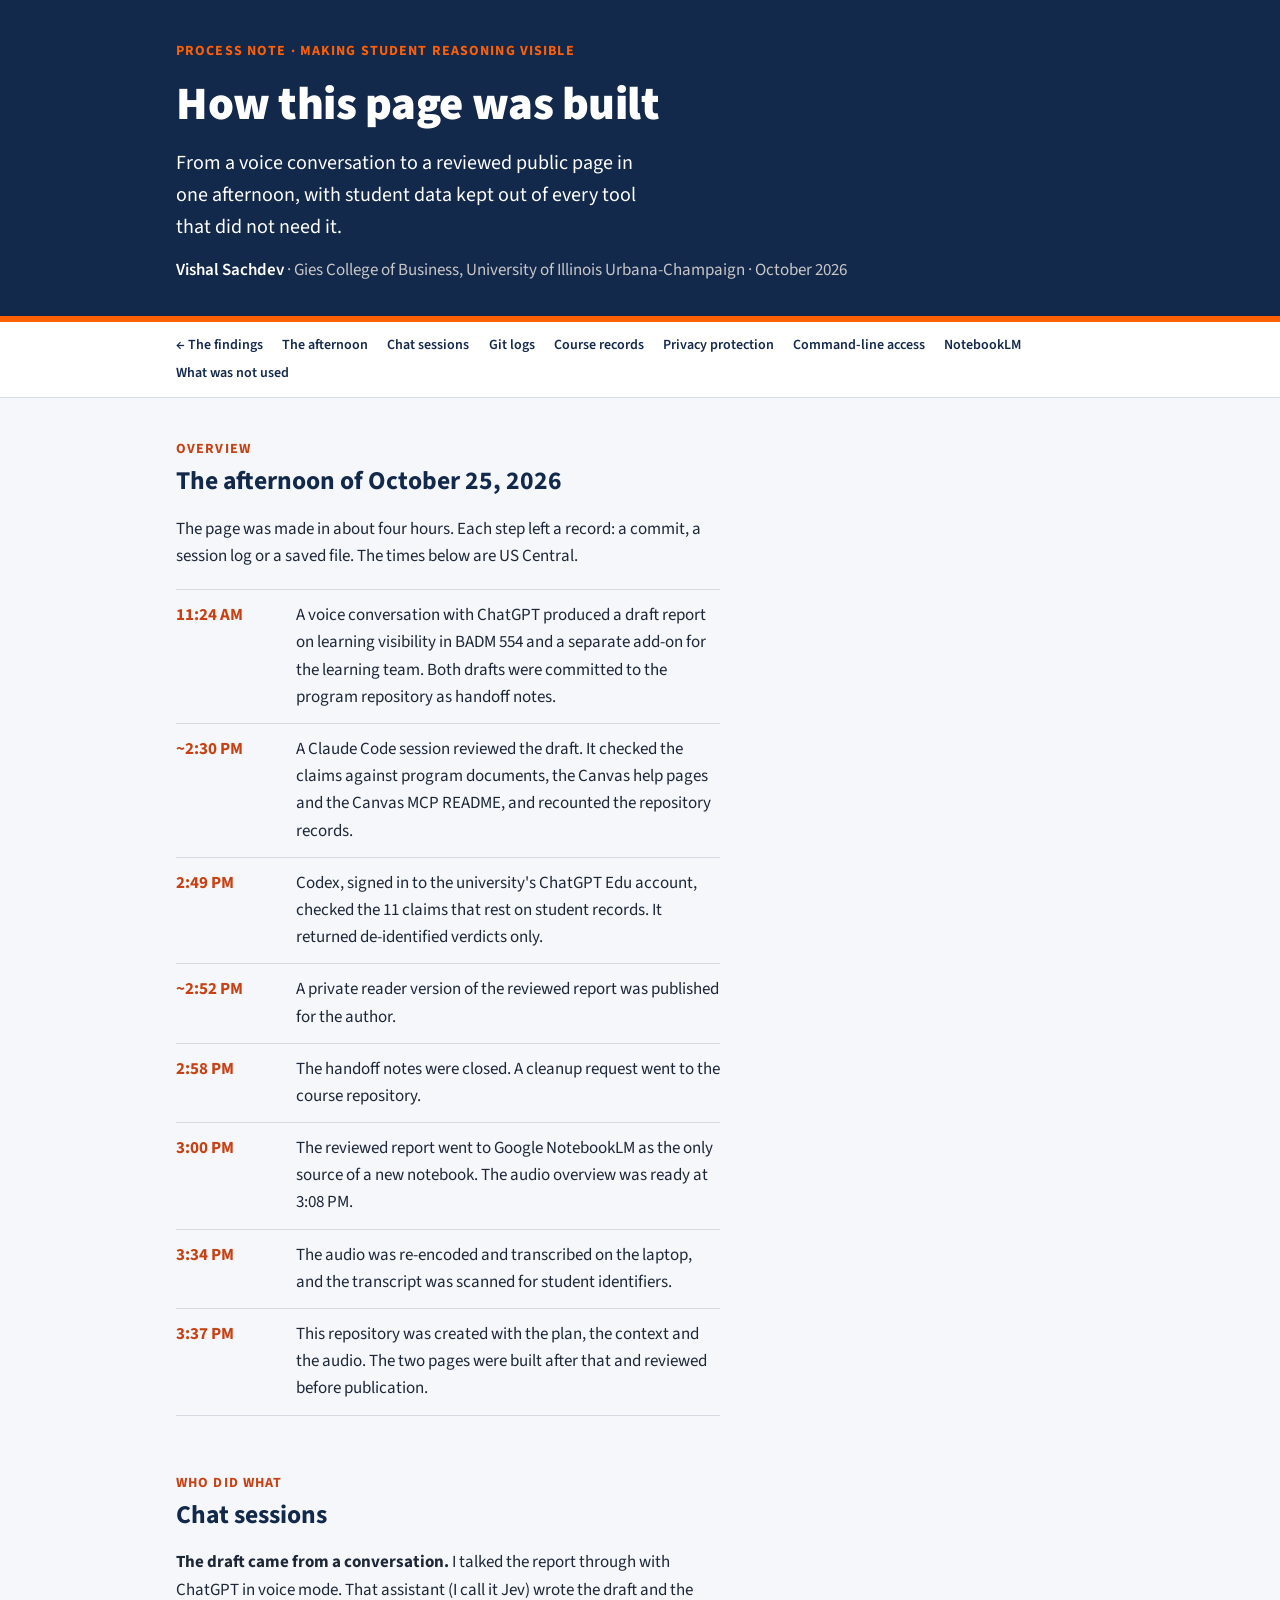
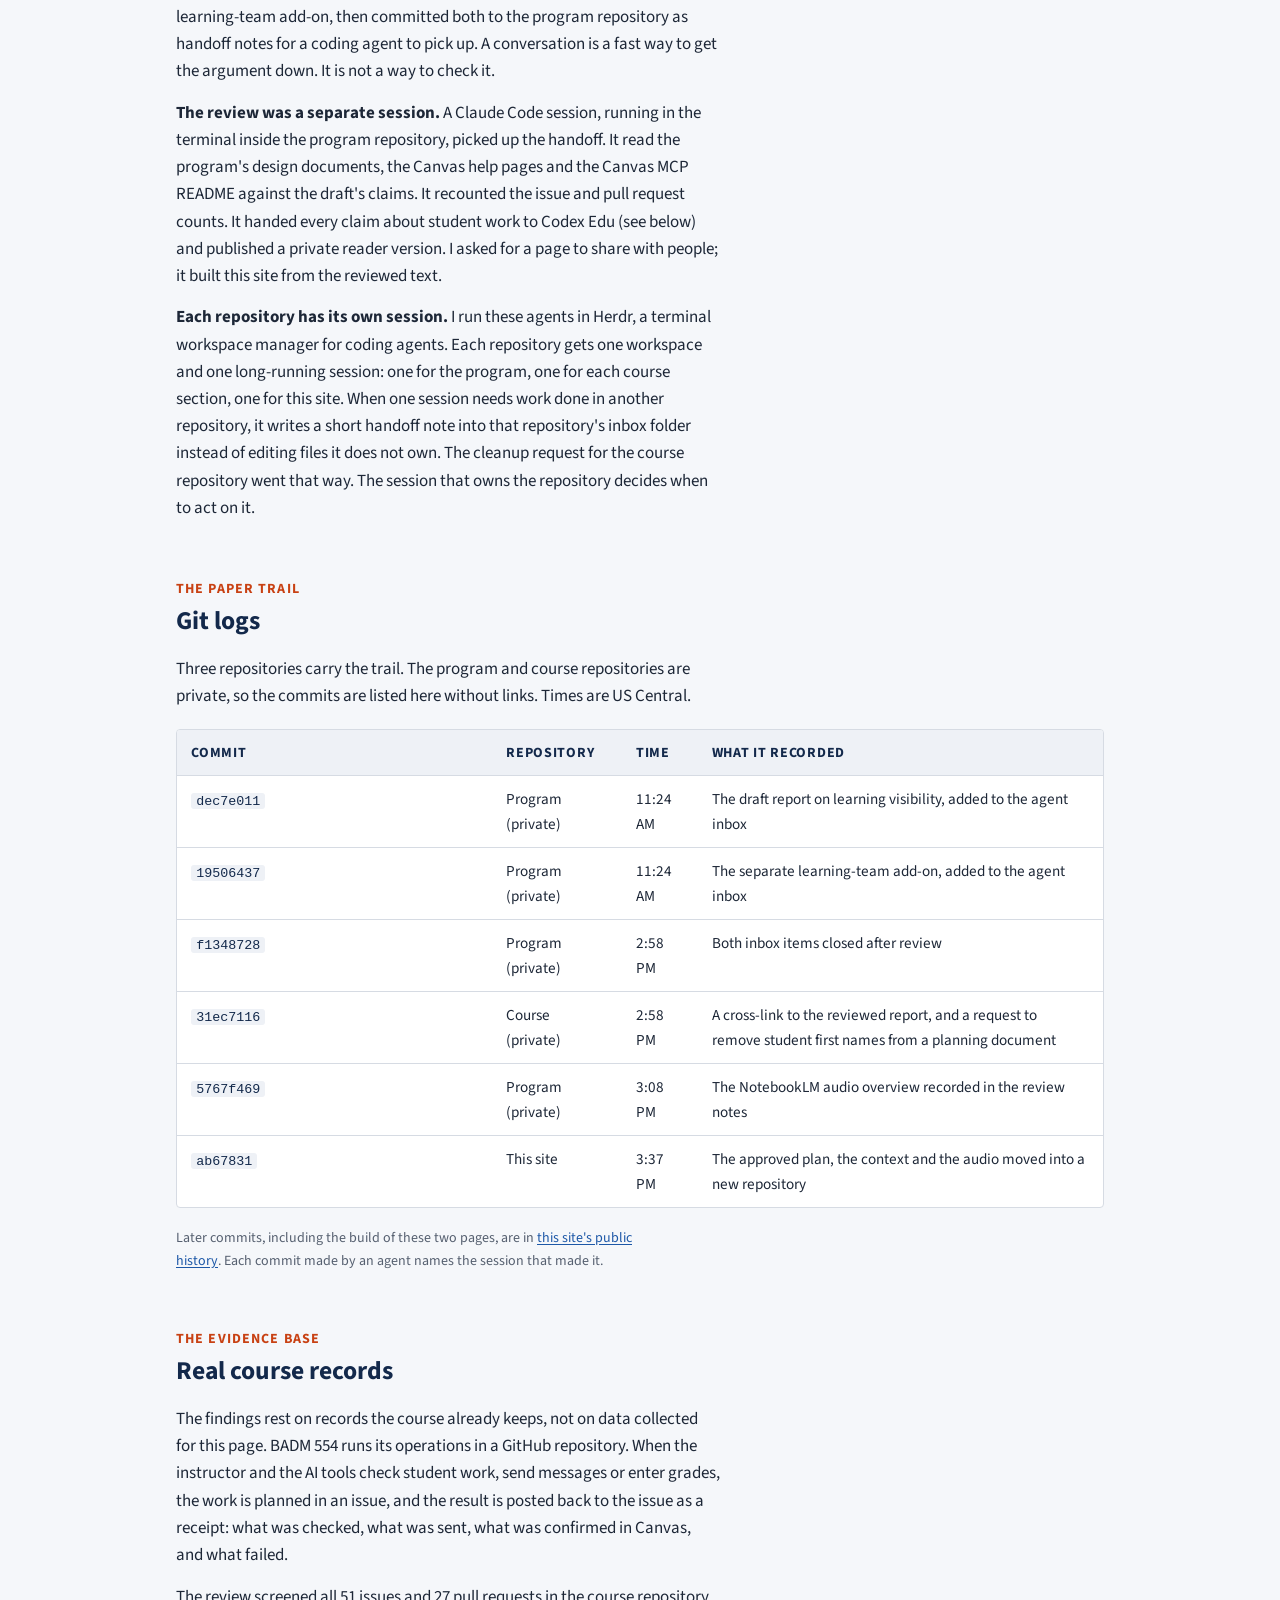
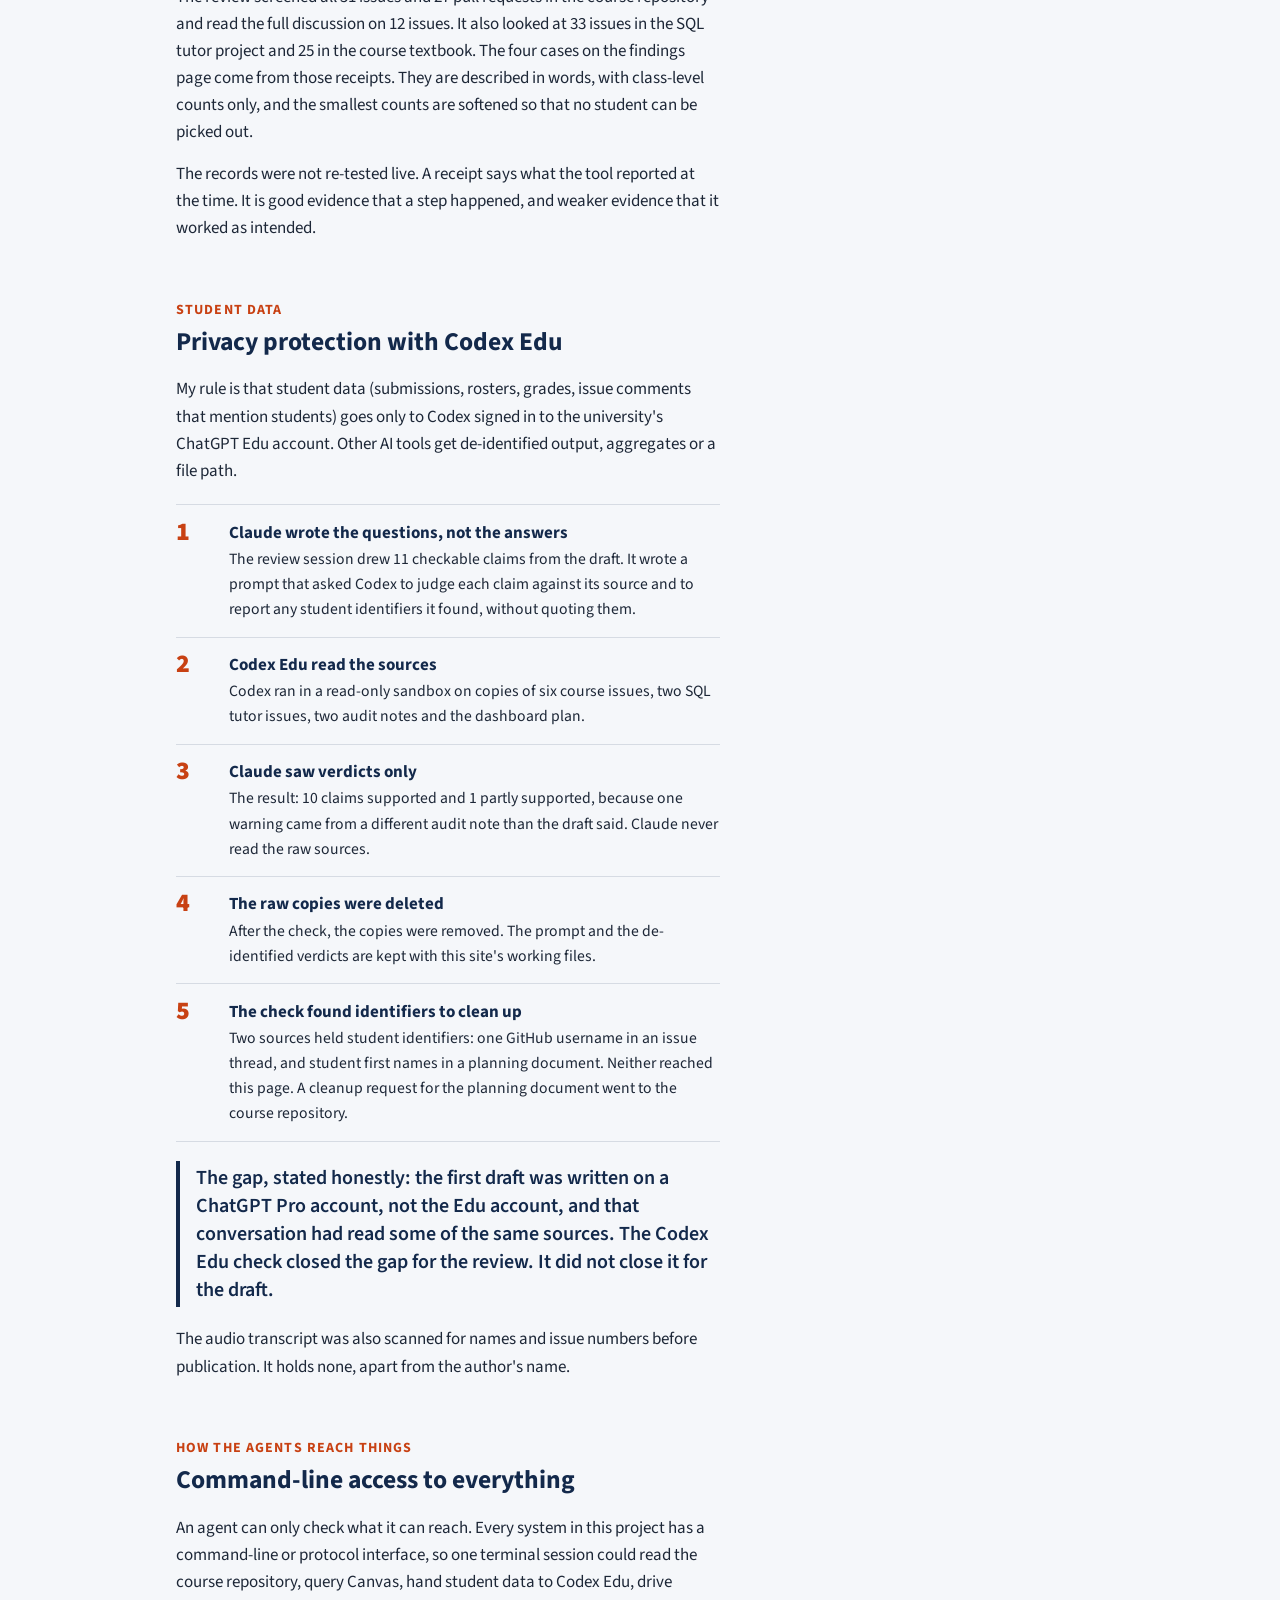
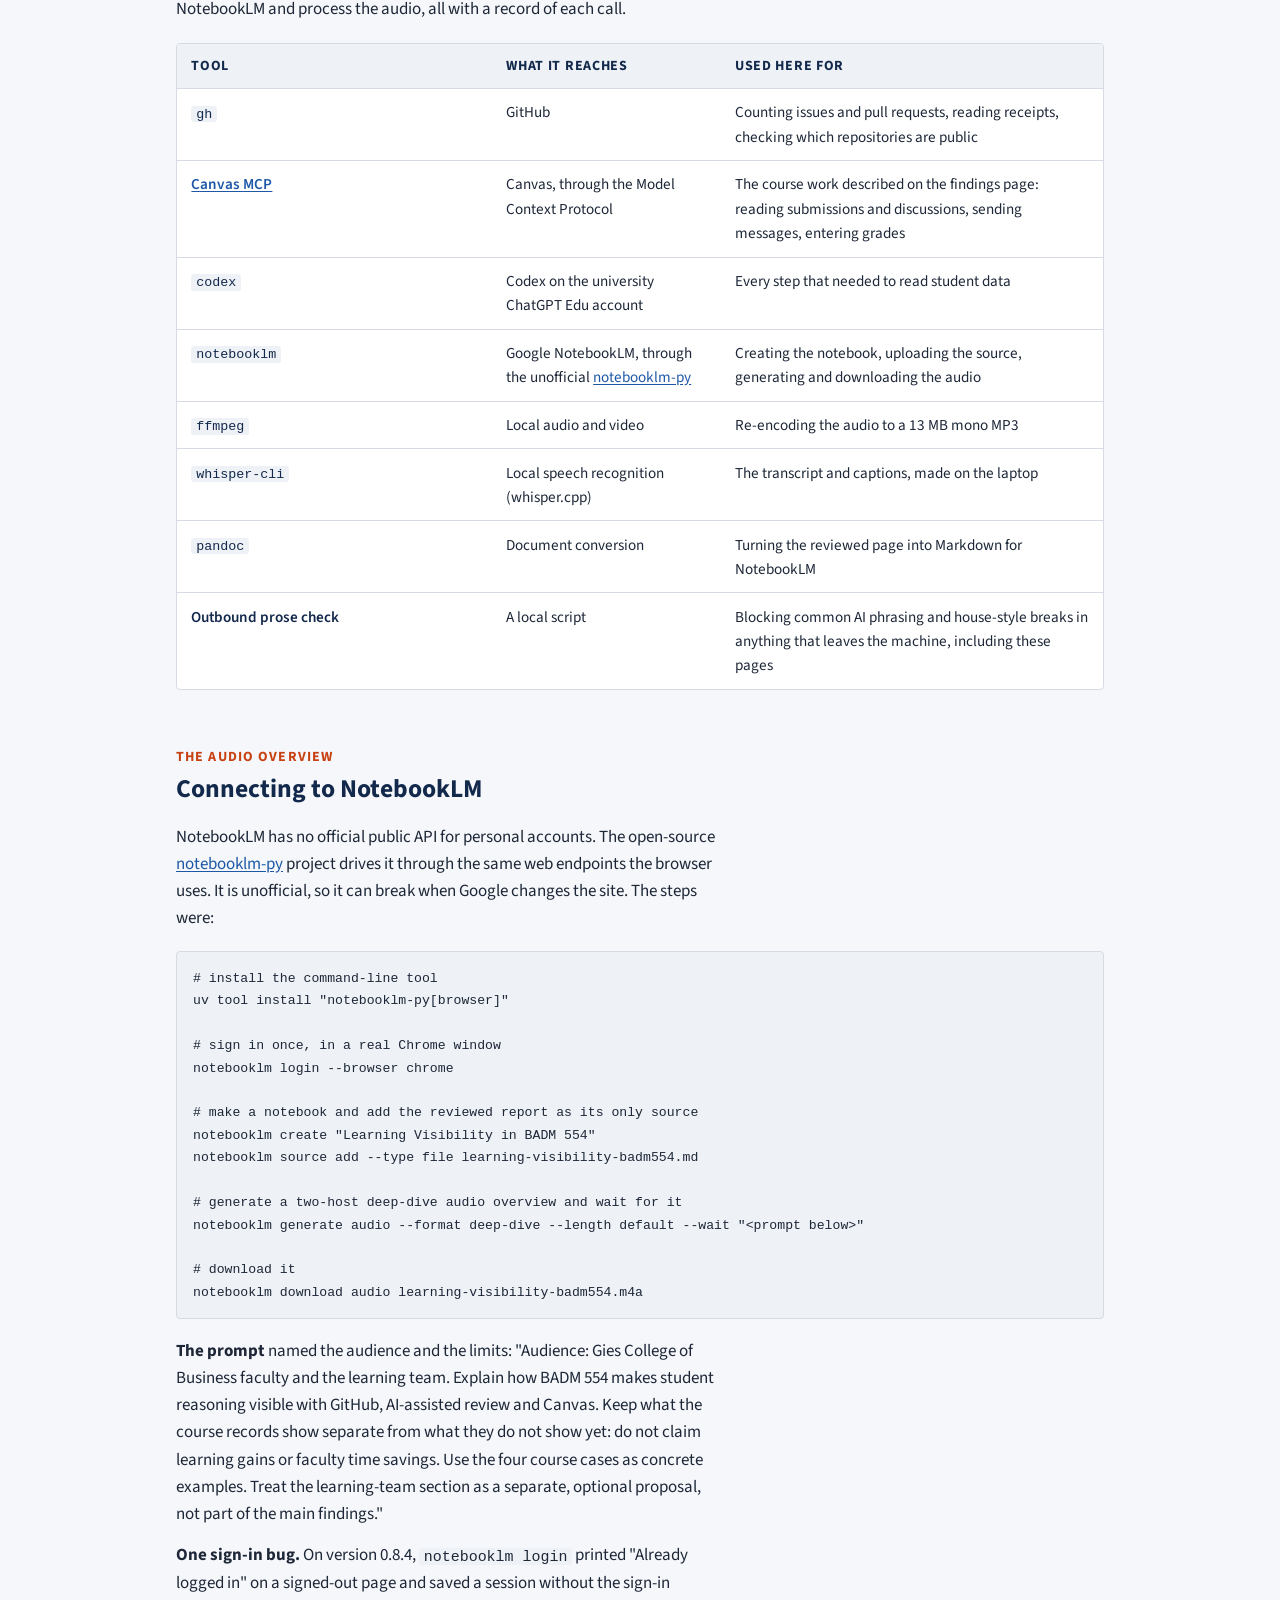
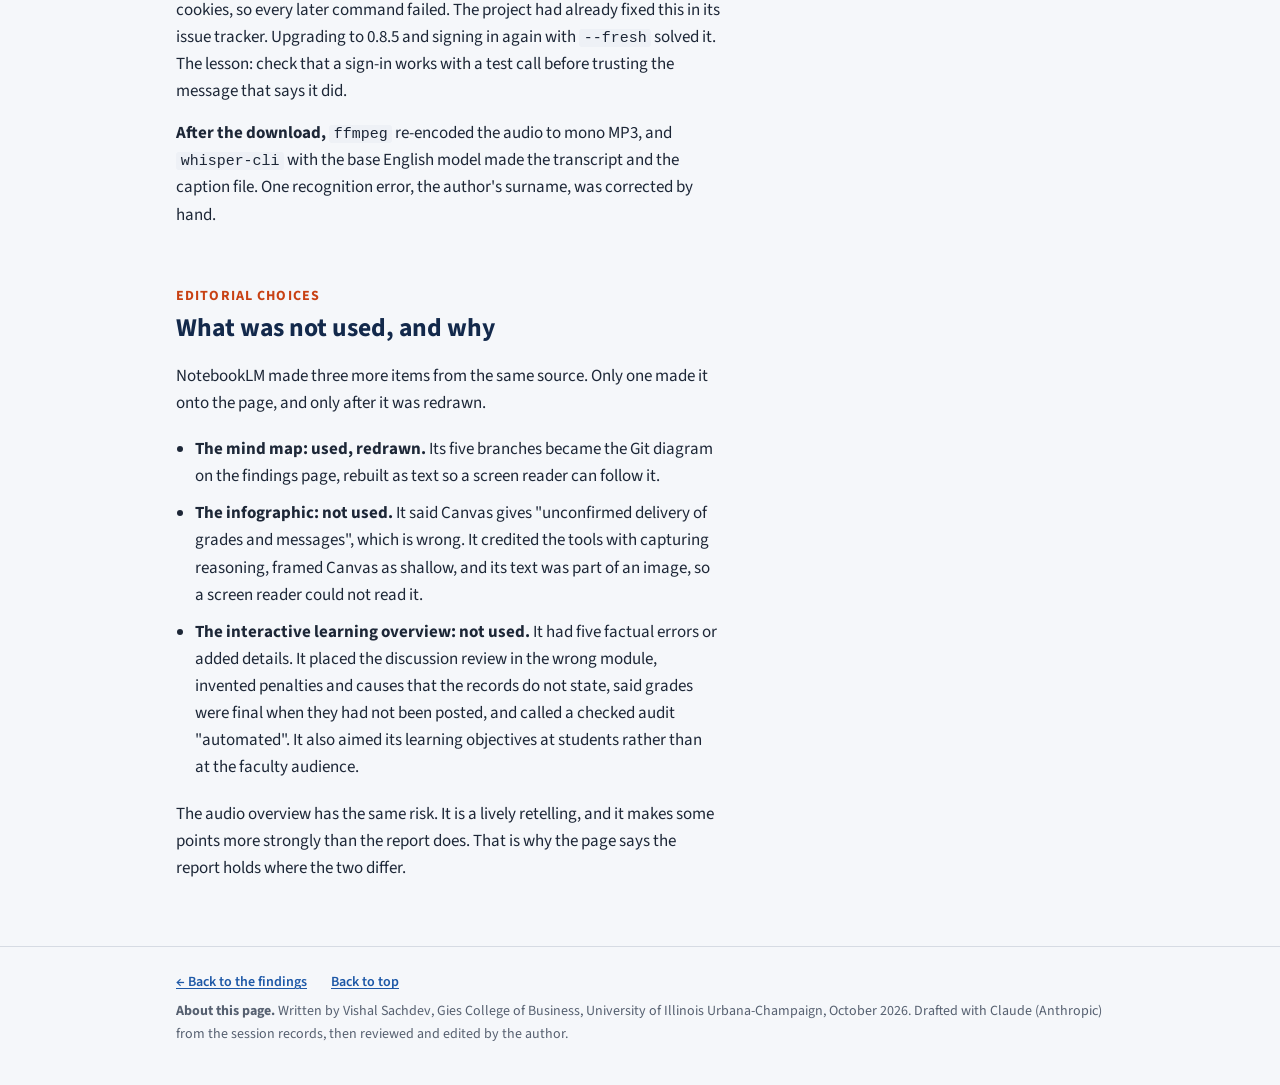
==== docs/process.html @ 25a80cb5 "[Claude badm554-learning-visibility] Making Student Reasoning Visible: public site A public write-up" ====
<!doctype html>
<html lang="en">
<head>
<meta charset="utf-8">
<meta name="viewport" content="width=device-width, initial-scale=1">
<title>How This Page Was Built</title>
<meta name="description" content="A process note on how the BADM 554 learning visibility page was made in one afternoon: chat sessions, git logs, real course records, privacy protection for student data, command-line access to every tool, and the NotebookLM audio.">
<meta name="author" content="Vishal Sachdev">
<link rel="preconnect" href="https://fonts.googleapis.com">
<link rel="preconnect" href="https://fonts.gstatic.com" crossorigin>
<link rel="stylesheet" href="https://fonts.googleapis.com/css2?family=Source+Sans+3:ital,wght@0,400;0,600;0,700;0,900;1,400&display=swap">
<link rel="stylesheet" href="site.css">
</head>
<body>
<a class="skip" href="#main">Skip to content</a>

<header class="masthead">
  <div class="wrap">
    <p class="eyebrow">Process note &middot; Making Student Reasoning Visible</p>
    <h1>How this page was built</h1>
    <p class="dek">From a voice conversation to a reviewed public page in one afternoon, with student data kept out of every tool that did not need it.</p>
    <p class="byline">Vishal Sachdev <span>&middot; Gies College of Business, University of Illinois Urbana-Champaign &middot; October 2026</span></p>
  </div>
</header>

<nav class="toc" aria-label="Contents">
  <div class="wrap">
    <ul>
      <li><a href="index.html">&larr; The findings</a></li>
      <li><a href="#afternoon">The afternoon</a></li>
      <li><a href="#sessions">Chat sessions</a></li>
      <li><a href="#gitlog">Git logs</a></li>
      <li><a href="#records">Course records</a></li>
      <li><a href="#privacy">Privacy protection</a></li>
      <li><a href="#cli">Command-line access</a></li>
      <li><a href="#notebooklm">NotebookLM</a></li>
      <li><a href="#notused">What was not used</a></li>
    </ul>
  </div>
</nav>

<main id="main">
  <div class="wrap">

    <section id="afternoon" aria-labelledby="afternoon-title">
      <div class="section-head">
        <p class="eyebrow">Overview</p>
        <h2 id="afternoon-title">The afternoon of October 25, 2026</h2>
      </div>
      <div class="prose">
        <p>The page was made in about four hours. Each step left a record: a commit, a session log or a saved file. The times below are US Central.</p>
      </div>
      <ol class="timeline">
        <li><time>11:24 AM</time><p>A voice conversation with ChatGPT produced a draft report on learning visibility in BADM 554 and a separate add-on for the learning team. Both drafts were committed to the program repository as handoff notes.</p></li>
        <li><time>~2:30 PM</time><p>A Claude Code session reviewed the draft. It checked the claims against program documents, the Canvas help pages and the Canvas MCP README, and recounted the repository records.</p></li>
        <li><time>2:49 PM</time><p>Codex, signed in to the university's ChatGPT Edu account, checked the 11 claims that rest on student records. It returned de-identified verdicts only.</p></li>
        <li><time>~2:52 PM</time><p>A private reader version of the reviewed report was published for the author.</p></li>
        <li><time>2:58 PM</time><p>The handoff notes were closed. A cleanup request went to the course repository.</p></li>
        <li><time>3:00 PM</time><p>The reviewed report went to Google NotebookLM as the only source of a new notebook. The audio overview was ready at 3:08 PM.</p></li>
        <li><time>3:34 PM</time><p>The audio was re-encoded and transcribed on the laptop, and the transcript was scanned for student identifiers.</p></li>
        <li><time>3:37 PM</time><p>This repository was created with the plan, the context and the audio. The two pages were built after that and reviewed before publication.</p></li>
      </ol>
    </section>

    <section id="sessions" aria-labelledby="sessions-title">
      <div class="section-head">
        <p class="eyebrow">Who did what</p>
        <h2 id="sessions-title">Chat sessions</h2>
      </div>
      <div class="prose">
        <p><strong>The draft came from a conversation.</strong> I talked the report through with ChatGPT in voice mode. That assistant (I call it Jev) wrote the draft and the learning-team add-on, then committed both to the program repository as handoff notes for a coding agent to pick up. A conversation is a fast way to get the argument down. It is not a way to check it.</p>
        <p><strong>The review was a separate session.</strong> A Claude Code session, running in the terminal inside the program repository, picked up the handoff. It read the program's design documents, the Canvas help pages and the Canvas MCP README against the draft's claims. It recounted the issue and pull request counts. It handed every claim about student work to Codex Edu (see below) and published a private reader version. I asked for a page to share with people; it built this site from the reviewed text.</p>
        <p><strong>Each repository has its own session.</strong> I run these agents in Herdr, a terminal workspace manager for coding agents. Each repository gets one workspace and one long-running session: one for the program, one for each course section, one for this site. When one session needs work done in another repository, it writes a short handoff note into that repository's inbox folder instead of editing files it does not own. The cleanup request for the course repository went that way. The session that owns the repository decides when to act on it.</p>
      </div>
    </section>

    <section id="gitlog" aria-labelledby="gitlog-title">
      <div class="section-head">
        <p class="eyebrow">The paper trail</p>
        <h2 id="gitlog-title">Git logs</h2>
      </div>
      <div class="prose">
        <p>Three repositories carry the trail. The program and course repositories are private, so the commits are listed here without links. Times are US Central.</p>
      </div>
      <div class="table-scroll" role="region" aria-label="Commit trail" tabindex="0">
        <table>
          <thead><tr><th scope="col">Commit</th><th scope="col">Repository</th><th scope="col">Time</th><th scope="col">What it recorded</th></tr></thead>
          <tbody>
            <tr><td><code>dec7e011</code></td><td>Program (private)</td><td>11:24 AM</td><td>The draft report on learning visibility, added to the agent inbox</td></tr>
            <tr><td><code>19506437</code></td><td>Program (private)</td><td>11:24 AM</td><td>The separate learning-team add-on, added to the agent inbox</td></tr>
            <tr><td><code>f1348728</code></td><td>Program (private)</td><td>2:58 PM</td><td>Both inbox items closed after review</td></tr>
            <tr><td><code>31ec7116</code></td><td>Course (private)</td><td>2:58 PM</td><td>A cross-link to the reviewed report, and a request to remove student first names from a planning document</td></tr>
            <tr><td><code>5767f469</code></td><td>Program (private)</td><td>3:08 PM</td><td>The NotebookLM audio overview recorded in the review notes</td></tr>
            <tr><td><code>ab67831</code></td><td>This site</td><td>3:37 PM</td><td>The approved plan, the context and the audio moved into a new repository</td></tr>
          </tbody>
        </table>
      </div>
      <p class="note">Later commits, including the build of these two pages, are in <a href="https://github.com/vishalsachdev/badm554-learning-visibility/commits/main">this site's public history</a>. Each commit made by an agent names the session that made it.</p>
    </section>

    <section id="records" aria-labelledby="records-title">
      <div class="section-head">
        <p class="eyebrow">The evidence base</p>
        <h2 id="records-title">Real course records</h2>
      </div>
      <div class="prose">
        <p>The findings rest on records the course already keeps, not on data collected for this page. BADM 554 runs its operations in a GitHub repository. When the instructor and the AI tools check student work, send messages or enter grades, the work is planned in an issue, and the result is posted back to the issue as a receipt: what was checked, what was sent, what was confirmed in Canvas, and what failed.</p>
        <p>The review screened all 51 issues and 27 pull requests in the course repository and read the full discussion on 12 issues. It also looked at 33 issues in the SQL tutor project and 25 in the course textbook. The four cases on the findings page come from those receipts. They are described in words, with class-level counts only, and the smallest counts are softened so that no student can be picked out.</p>
        <p>The records were not re-tested live. A receipt says what the tool reported at the time. It is good evidence that a step happened, and weaker evidence that it worked as intended.</p>
      </div>
    </section>

    <section id="privacy" aria-labelledby="privacy-title">
      <div class="section-head">
        <p class="eyebrow">Student data</p>
        <h2 id="privacy-title">Privacy protection with Codex Edu</h2>
      </div>
      <div class="prose">
        <p>My rule is that student data (submissions, rosters, grades, issue comments that mention students) goes only to Codex signed in to the university's ChatGPT Edu account. Other AI tools get de-identified output, aggregates or a file path.</p>
      </div>
      <ol class="steps">
        <li><strong>Claude wrote the questions, not the answers</strong><p>The review session drew 11 checkable claims from the draft. It wrote a prompt that asked Codex to judge each claim against its source and to report any student identifiers it found, without quoting them.</p></li>
        <li><strong>Codex Edu read the sources</strong><p>Codex ran in a read-only sandbox on copies of six course issues, two SQL tutor issues, two audit notes and the dashboard plan.</p></li>
        <li><strong>Claude saw verdicts only</strong><p>The result: 10 claims supported and 1 partly supported, because one warning came from a different audit note than the draft said. Claude never read the raw sources.</p></li>
        <li><strong>The raw copies were deleted</strong><p>After the check, the copies were removed. The prompt and the de-identified verdicts are kept with this site's working files.</p></li>
        <li><strong>The check found identifiers to clean up</strong><p>Two sources held student identifiers: one GitHub username in an issue thread, and student first names in a planning document. Neither reached this page. A cleanup request for the planning document went to the course repository.</p></li>
      </ol>
      <div class="callout"><p>The gap, stated honestly: the first draft was written on a ChatGPT Pro account, not the Edu account, and that conversation had read some of the same sources. The Codex Edu check closed the gap for the review. It did not close it for the draft.</p></div>
      <div class="prose">
        <p>The audio transcript was also scanned for names and issue numbers before publication. It holds none, apart from the author's name.</p>
      </div>
    </section>

    <section id="cli" aria-labelledby="cli-title">
      <div class="section-head">
        <p class="eyebrow">How the agents reach things</p>
        <h2 id="cli-title">Command-line access to everything</h2>
      </div>
      <div class="prose">
        <p>An agent can only check what it can reach. Every system in this project has a command-line or protocol interface, so one terminal session could read the course repository, query Canvas, hand student data to Codex Edu, drive NotebookLM and process the audio, all with a record of each call.</p>
      </div>
      <div class="table-scroll" role="region" aria-label="Tools and what they reach" tabindex="0">
        <table>
          <thead><tr><th scope="col">Tool</th><th scope="col">What it reaches</th><th scope="col">Used here for</th></tr></thead>
          <tbody>
            <tr><td><code>gh</code></td><td>GitHub</td><td>Counting issues and pull requests, reading receipts, checking which repositories are public</td></tr>
            <tr><td><a href="https://github.com/vishalsachdev/canvas-mcp">Canvas MCP</a></td><td>Canvas, through the Model Context Protocol</td><td>The course work described on the findings page: reading submissions and discussions, sending messages, entering grades</td></tr>
            <tr><td><code>codex</code></td><td>Codex on the university ChatGPT Edu account</td><td>Every step that needed to read student data</td></tr>
            <tr><td><code>notebooklm</code></td><td>Google NotebookLM, through the unofficial <a href="https://github.com/teng-lin/notebooklm-py">notebooklm-py</a></td><td>Creating the notebook, uploading the source, generating and downloading the audio</td></tr>
            <tr><td><code>ffmpeg</code></td><td>Local audio and video</td><td>Re-encoding the audio to a 13 MB mono MP3</td></tr>
            <tr><td><code>whisper-cli</code></td><td>Local speech recognition (whisper.cpp)</td><td>The transcript and captions, made on the laptop</td></tr>
            <tr><td><code>pandoc</code></td><td>Document conversion</td><td>Turning the reviewed page into Markdown for NotebookLM</td></tr>
            <tr><td>Outbound prose check</td><td>A local script</td><td>Blocking common AI phrasing and house-style breaks in anything that leaves the machine, including these pages</td></tr>
          </tbody>
        </table>
      </div>
    </section>

    <section id="notebooklm" aria-labelledby="nlm-title">
      <div class="section-head">
        <p class="eyebrow">The audio overview</p>
        <h2 id="nlm-title">Connecting to NotebookLM</h2>
      </div>
      <div class="prose">
        <p>NotebookLM has no official public API for personal accounts. The open-source <a href="https://github.com/teng-lin/notebooklm-py">notebooklm-py</a> project drives it through the same web endpoints the browser uses. It is unofficial, so it can break when Google changes the site. The steps were:</p>
      </div>
<pre><code># install the command-line tool
uv tool install "notebooklm-py[browser]"

# sign in once, in a real Chrome window
notebooklm login --browser chrome

# make a notebook and add the reviewed report as its only source
notebooklm create "Learning Visibility in BADM 554"
notebooklm source add --type file learning-visibility-badm554.md

# generate a two-host deep-dive audio overview and wait for it
notebooklm generate audio --format deep-dive --length default --wait "&lt;prompt below&gt;"

# download it
notebooklm download audio learning-visibility-badm554.m4a</code></pre>
      <div class="prose">
        <p><strong>The prompt</strong> named the audience and the limits: "Audience: Gies College of Business faculty and the learning team. Explain how BADM 554 makes student reasoning visible with GitHub, AI-assisted review and Canvas. Keep what the course records show separate from what they do not show yet: do not claim learning gains or faculty time savings. Use the four course cases as concrete examples. Treat the learning-team section as a separate, optional proposal, not part of the main findings."</p>
        <p><strong>One sign-in bug.</strong> On version 0.8.4, <code>notebooklm login</code> printed "Already logged in" on a signed-out page and saved a session without the sign-in cookies, so every later command failed. The project had already fixed this in its issue tracker. Upgrading to 0.8.5 and signing in again with <code>--fresh</code> solved it. The lesson: check that a sign-in works with a test call before trusting the message that says it did.</p>
        <p><strong>After the download,</strong> <code>ffmpeg</code> re-encoded the audio to mono MP3, and <code>whisper-cli</code> with the base English model made the transcript and the caption file. One recognition error, the author's surname, was corrected by hand.</p>
      </div>
    </section>

    <section id="notused" aria-labelledby="notused-title">
      <div class="section-head">
        <p class="eyebrow">Editorial choices</p>
        <h2 id="notused-title">What was not used, and why</h2>
      </div>
      <div class="prose">
        <p>NotebookLM made three more items from the same source. Only one made it onto the page, and only after it was redrawn.</p>
      </div>
      <ul class="plain">
        <li><strong>The mind map: used, redrawn.</strong> Its five branches became the Git diagram on the findings page, rebuilt as text so a screen reader can follow it.</li>
        <li><strong>The infographic: not used.</strong> It said Canvas gives "unconfirmed delivery of grades and messages", which is wrong. It credited the tools with capturing reasoning, framed Canvas as shallow, and its text was part of an image, so a screen reader could not read it.</li>
        <li><strong>The interactive learning overview: not used.</strong> It had five factual errors or added details. It placed the discussion review in the wrong module, invented penalties and causes that the records do not state, said grades were final when they had not been posted, and called a checked audit "automated". It also aimed its learning objectives at students rather than at the faculty audience.</li>
      </ul>
      <div class="prose">
        <p>The audio overview has the same risk. It is a lively retelling, and it makes some points more strongly than the report does. That is why the page says the report holds where the two differ.</p>
      </div>
    </section>

  </div>
</main>

<footer class="colophon">
  <div class="wrap">
    <p class="pagenav"><a href="index.html">&larr; Back to the findings</a><a href="#main">Back to top</a></p>
    <p><strong>About this page.</strong> Written by Vishal Sachdev, Gies College of Business, University of Illinois Urbana-Champaign, October 2026. Drafted with Claude (Anthropic) from the session records, then reviewed and edited by the author.</p>
  </div>
</footer>
</body>
</html>
---- docs/site.css ----
/* Layout: a single reading column on a cool neutral page, an Illini Blue masthead, and one full Illini Orange field for the bottom line. Cases sit in a two-column grid that stacks on phones. */
:root {
  --bg: #f5f7fa;
  --surface: #ffffff;
  --ink: #13294B;          /* Illini Blue: headings, structure */
  --text: #1d2737;
  --muted: #566070;
  --rule: #d6dbe3;
  --accent: #C84113;       /* Altgeld Orange: orange text on light grounds */
  --field: #FF5F05;        /* Illini Orange: fields only */
  --field-ink: #13294B;    /* type on the orange field */
  --band: #13294B;
  --band-ink: #ffffff;
  --band-muted: #C8C6C7;
  --chip-bg: #eef1f6;
  --link: #1D58A7;
  --font: "Source Sans 3", "Source Sans Pro", "Segoe UI", system-ui, -apple-system, sans-serif;
  --measure: 68ch;
  --step--1: 0.875rem;
  --step-0: 1.0625rem;
  --step-1: 1.25rem;
  --step-2: 1.6rem;
  --step-3: clamp(2rem, 5vw, 2.9rem);
}
@media (prefers-color-scheme: dark) {
  :root:not([data-theme="light"]) {
    --bg: #0b1628; --surface: #13294B; --ink: #ffffff; --text: #e4e8ef; --muted: #b9c0cc;
    --rule: #2b4168; --accent: #FF5F05; --field: #FF5F05; --field-ink: #13294B;
    --band: #13294B; --band-ink: #ffffff; --band-muted: #C8C6C7; --chip-bg: #1c3459; --link: #7fc4ec;
    color-scheme: dark;
  }
}
:root[data-theme="dark"] {
  --bg: #0b1628; --surface: #13294B; --ink: #ffffff; --text: #e4e8ef; --muted: #b9c0cc;
  --rule: #2b4168; --accent: #FF5F05; --field: #FF5F05; --field-ink: #13294B;
  --band: #13294B; --band-ink: #ffffff; --band-muted: #C8C6C7; --chip-bg: #1c3459; --link: #7fc4ec;
  color-scheme: dark;
}

* { box-sizing: border-box; }
body { background: var(--bg); color: var(--text); font-family: var(--font); font-size: var(--step-0); line-height: 1.6; }
a { color: var(--link); text-underline-offset: 2px; }
a:focus-visible, button:focus-visible { outline: 3px solid var(--field); outline-offset: 2px; border-radius: 2px; }
h1, h2, h3 { color: var(--ink); line-height: 1.2; text-wrap: balance; margin: 0; }
h2 { font-size: var(--step-2); font-weight: 700; }
h3 { font-size: var(--step-1); font-weight: 700; }
p { margin: 0; }
.wrap { max-width: 60rem; margin: 0 auto; padding-left: max(16px, env(safe-area-inset-left, 0px)); padding-right: max(16px, env(safe-area-inset-right, 0px)); }
.prose { max-width: var(--measure); display: grid; gap: 0.9rem; }
.eyebrow { font-size: var(--step--1); font-weight: 700; letter-spacing: 0.08em; text-transform: uppercase; }
sup.ref { font-size: 0.7em; line-height: 0; margin-left: 1px; }
sup.ref a { text-decoration: none; font-weight: 600; }

/* Masthead */
.masthead { background: var(--band); color: var(--band-ink); border-bottom: 6px solid var(--field); }
.masthead .wrap { padding-block: 2.5rem 2rem; display: grid; gap: 0.9rem; }
.masthead .eyebrow { color: var(--field); }
.masthead h1 { color: var(--band-ink); font-size: var(--step-3); font-weight: 900; letter-spacing: -0.01em; }
.masthead .dek { color: var(--band-ink); font-size: var(--step-1); max-width: 46ch; }
.masthead .meta { color: var(--band-muted); font-size: var(--step--1); }

/* Contents */
nav.toc { border-bottom: 1px solid var(--rule); background: var(--surface); }
nav.toc ul { list-style: none; margin: 0; padding: 0.75rem 0; display: flex; flex-wrap: wrap; gap: 0.35rem 1.2rem; font-size: var(--step--1); font-weight: 600; }
nav.toc a { color: var(--ink); text-decoration: none; }
nav.toc a:hover { color: var(--accent); text-decoration: underline; }

main .wrap { display: grid; gap: 3.5rem; padding-block: 2.5rem 4rem; }
section { display: grid; gap: 1.2rem; scroll-margin-top: 1rem; }
.section-head { display: grid; gap: 0.35rem; }
.section-head .eyebrow { color: var(--accent); }

/* Bottom line on the orange field */
.bottom-line { background: var(--field); color: var(--field-ink); border-radius: 4px; padding: 1.75rem clamp(1.1rem, 4vw, 2.25rem); display: grid; gap: 1rem; }
.bottom-line h2 { color: var(--field-ink); font-size: var(--step-2); font-weight: 900; }
.bottom-line ul { margin: 0; padding-left: 1.2rem; display: grid; gap: 0.6rem; max-width: var(--measure); }
.bottom-line li { font-size: var(--step-0); }
.bottom-line strong { font-weight: 700; }

/* Evidence labels */
.labels { display: grid; gap: 0.6rem; }
.label-row { display: flex; flex-wrap: wrap; gap: 0.5rem 1rem; align-items: baseline; }
.chip { display: inline-block; font-size: 0.78rem; font-weight: 700; letter-spacing: 0.04em; text-transform: uppercase; padding: 0.1rem 0.5rem; border-radius: 3px; border: 1.5px solid var(--ink); color: var(--ink); background: var(--chip-bg); white-space: nowrap; }
.chip.proposed { border-style: dashed; background: transparent; }
.chip.interp { border-color: var(--accent); color: var(--accent); background: transparent; }
.chip.section-tag { border-color: var(--rule); background: transparent; color: var(--muted); }

/* Framework questions */
ol.questions { list-style: none; margin: 0; padding: 0; display: grid; grid-template-columns: repeat(auto-fit, minmax(10.5rem, 1fr)); gap: 0.75rem; counter-reset: q; }
ol.questions li { counter-increment: q; background: var(--surface); border-top: 3px solid var(--ink); padding: 0.9rem 0.9rem 1rem; display: grid; gap: 0.35rem; align-content: start; min-width: 0; }
ol.questions li::before { content: counter(q); font-weight: 900; font-size: var(--step-1); color: var(--accent); line-height: 1; }
ol.questions strong { color: var(--ink); font-size: var(--step-0); line-height: 1.25; }
ol.questions span { font-size: var(--step--1); color: var(--muted); line-height: 1.45; }

/* Cases */
.cases { display: grid; grid-template-columns: repeat(auto-fit, minmax(min(100%, 24rem), 1fr)); gap: 1rem; }
.case { background: var(--surface); border: 1px solid var(--rule); border-radius: 4px; padding: 1.25rem; display: grid; gap: 0.8rem; align-content: start; min-width: 0; }
.case .tags { display: flex; flex-wrap: wrap; gap: 0.4rem; }
.case p { font-size: 0.98rem; }
.case dl { margin: 0; display: grid; gap: 0.6rem; border-top: 1px solid var(--rule); padding-top: 0.8rem; }
.case dt { font-size: var(--step--1); font-weight: 700; letter-spacing: 0.06em; text-transform: uppercase; color: var(--ink); }
.case dt.not { color: var(--accent); }
.case dd { margin: 0.1rem 0 0; font-size: 0.95rem; }
.case .src { font-size: var(--step--1); color: var(--muted); }

/* Workflow steps */
ol.steps { list-style: none; margin: 0; padding: 0; display: grid; gap: 0; counter-reset: s; max-width: var(--measure); }
ol.steps li { counter-increment: s; display: grid; grid-template-columns: 2.4rem 1fr; gap: 0 0.9rem; padding: 0.9rem 0; border-top: 1px solid var(--rule); }
ol.steps li:last-child { border-bottom: 1px solid var(--rule); }
ol.steps li::before { content: counter(s); grid-row: span 2; font-size: var(--step-2); font-weight: 900; color: var(--accent); line-height: 1; }
ol.steps strong { color: var(--ink); }
ol.steps p { font-size: 0.98rem; min-width: 0; }

/* Tables */
.table-scroll { overflow-x: auto; border: 1px solid var(--rule); border-radius: 4px; background: var(--surface); }
table { border-collapse: collapse; width: 100%; min-width: 34rem; font-size: 0.95rem; }
th, td { text-align: left; vertical-align: top; padding: 0.7rem 0.9rem; border-bottom: 1px solid var(--rule); }
thead th { font-size: var(--step--1); letter-spacing: 0.05em; text-transform: uppercase; color: var(--ink); background: var(--chip-bg); }
tbody tr:last-child td { border-bottom: 0; }
td:first-child { font-weight: 600; color: var(--ink); width: 34%; }

.note { font-size: var(--step--1); color: var(--muted); max-width: var(--measure); }
.callout { border-left: 4px solid var(--ink); padding: 0.2rem 0 0.2rem 1rem; max-width: var(--measure); }
.callout p { font-size: var(--step-1); color: var(--ink); font-weight: 600; line-height: 1.4; }
ul.plain { margin: 0; padding-left: 1.2rem; display: grid; gap: 0.6rem; max-width: var(--measure); }

/* Add-on: set apart as a separate document */
.addon { border-top: 6px double var(--rule); padding-top: 2.5rem; }
.addon-head { background: var(--surface); border: 1px dashed var(--muted); border-radius: 4px; padding: 1rem 1.2rem; display: grid; gap: 0.4rem; max-width: var(--measure); }
.phases { display: grid; grid-template-columns: repeat(auto-fit, minmax(min(100%, 15rem), 1fr)); gap: 0.75rem; }
.phase { background: var(--surface); border-top: 3px solid var(--field); padding: 0.9rem 1rem 1rem; display: grid; gap: 0.4rem; align-content: start; min-width: 0; }
.phase h4 { margin: 0; color: var(--ink); font-size: var(--step-0); }
.phase p { font-size: 0.95rem; }

/* Sources */
ol.sources { margin: 0; padding-left: 1.8rem; display: grid; gap: 0.35rem; font-size: 0.95rem; max-width: var(--measure); }
ol.sources li { padding-left: 0.2rem; overflow-wrap: anywhere; }
.access { font-size: 0.78rem; color: var(--muted); white-space: nowrap; }
footer.colophon { border-top: 1px solid var(--rule); }
footer.colophon .wrap { padding-block: 1.5rem 2.5rem; font-size: var(--step--1); color: var(--muted); display: grid; gap: 0.4rem; }

@media (prefers-reduced-motion: reduce) { * { scroll-behavior: auto !important; } }
@media (min-width: 48rem) { html { scroll-behavior: smooth; } }

/* Additions for the public site */
html { -webkit-text-size-adjust: 100%; }
body { margin: 0; overflow-wrap: break-word; }
.masthead .byline { color: var(--band-ink); font-size: var(--step-0); font-weight: 600; }
.masthead .byline span { font-weight: 400; color: var(--band-muted); }
.skip { position: absolute; left: -999px; top: 0; background: var(--surface); color: var(--ink); padding: 0.5rem 0.8rem; z-index: 10; }
.skip:focus { left: 16px; }

/* Audio */
.listen { background: var(--surface); border: 1px solid var(--rule); border-left: 6px solid var(--field); border-radius: 4px; padding: 1.25rem clamp(1rem, 3vw, 1.5rem); display: grid; gap: 0.8rem; }
.listen audio { width: 100%; max-width: 100%; }
.listen .credit { font-size: var(--step--1); color: var(--muted); }
details { border-top: 1px solid var(--rule); padding-top: 0.6rem; }
details summary { cursor: pointer; font-weight: 600; color: var(--ink); }
details .transcript { max-height: 28rem; overflow-y: auto; margin-top: 0.8rem; padding-right: 0.5rem; display: grid; gap: 0.7rem; font-size: 0.95rem; max-width: var(--measure); }

/* Git concept map: a hub with five branches */
.gitmap { display: grid; gap: 1rem; }
.gitmap .hub { background: var(--band); color: var(--band-ink); border-radius: 4px; padding: 1rem 1.2rem; font-weight: 700; font-size: var(--step-1); line-height: 1.3; max-width: var(--measure); }
.gitmap .hub span { display: block; font-weight: 400; font-size: var(--step--1); color: var(--band-muted); margin-top: 0.3rem; }
.gitmap ul.branches { list-style: none; margin: 0; padding: 0; display: grid; grid-template-columns: repeat(auto-fit, minmax(min(100%, 16rem), 1fr)); gap: 0.75rem; }
.gitmap .branch { background: var(--surface); border: 1px solid var(--rule); border-top: 4px solid var(--field); border-radius: 4px; padding: 0.9rem 1rem 1rem; display: grid; gap: 0.5rem; align-content: start; min-width: 0; }
.gitmap .branch h3 { font-size: var(--step-0); }
.gitmap .branch .model { color: var(--ink); font-weight: 600; font-size: 0.98rem; }
.gitmap .branch ul { margin: 0; padding-left: 1.1rem; display: grid; gap: 0.25rem; font-size: 0.95rem; }

/* Process page */
code, pre { font-family: ui-monospace, "SF Mono", Menlo, Consolas, monospace; font-size: 0.88em; }
code { background: var(--chip-bg); padding: 0.05rem 0.3rem; border-radius: 3px; overflow-wrap: anywhere; }
pre { background: var(--chip-bg); border: 1px solid var(--rule); border-radius: 4px; padding: 0.9rem 1rem; overflow-x: auto; margin: 0; max-width: 100%; line-height: 1.5; }
pre code { background: none; padding: 0; overflow-wrap: normal; }
ol.timeline { list-style: none; margin: 0; padding: 0; display: grid; gap: 0; max-width: var(--measure); }
ol.timeline li { display: grid; grid-template-columns: 6.5rem 1fr; gap: 0 1rem; padding: 0.75rem 0; border-top: 1px solid var(--rule); }
ol.timeline li:last-child { border-bottom: 1px solid var(--rule); }
ol.timeline time { font-weight: 700; color: var(--accent); font-variant-numeric: tabular-nums; }
@media (max-width: 30rem) { ol.timeline li { grid-template-columns: 1fr; gap: 0.2rem; } }
.pagenav { display: flex; flex-wrap: wrap; gap: 0.5rem 1.5rem; font-weight: 600; }
td code { font-weight: 400; }
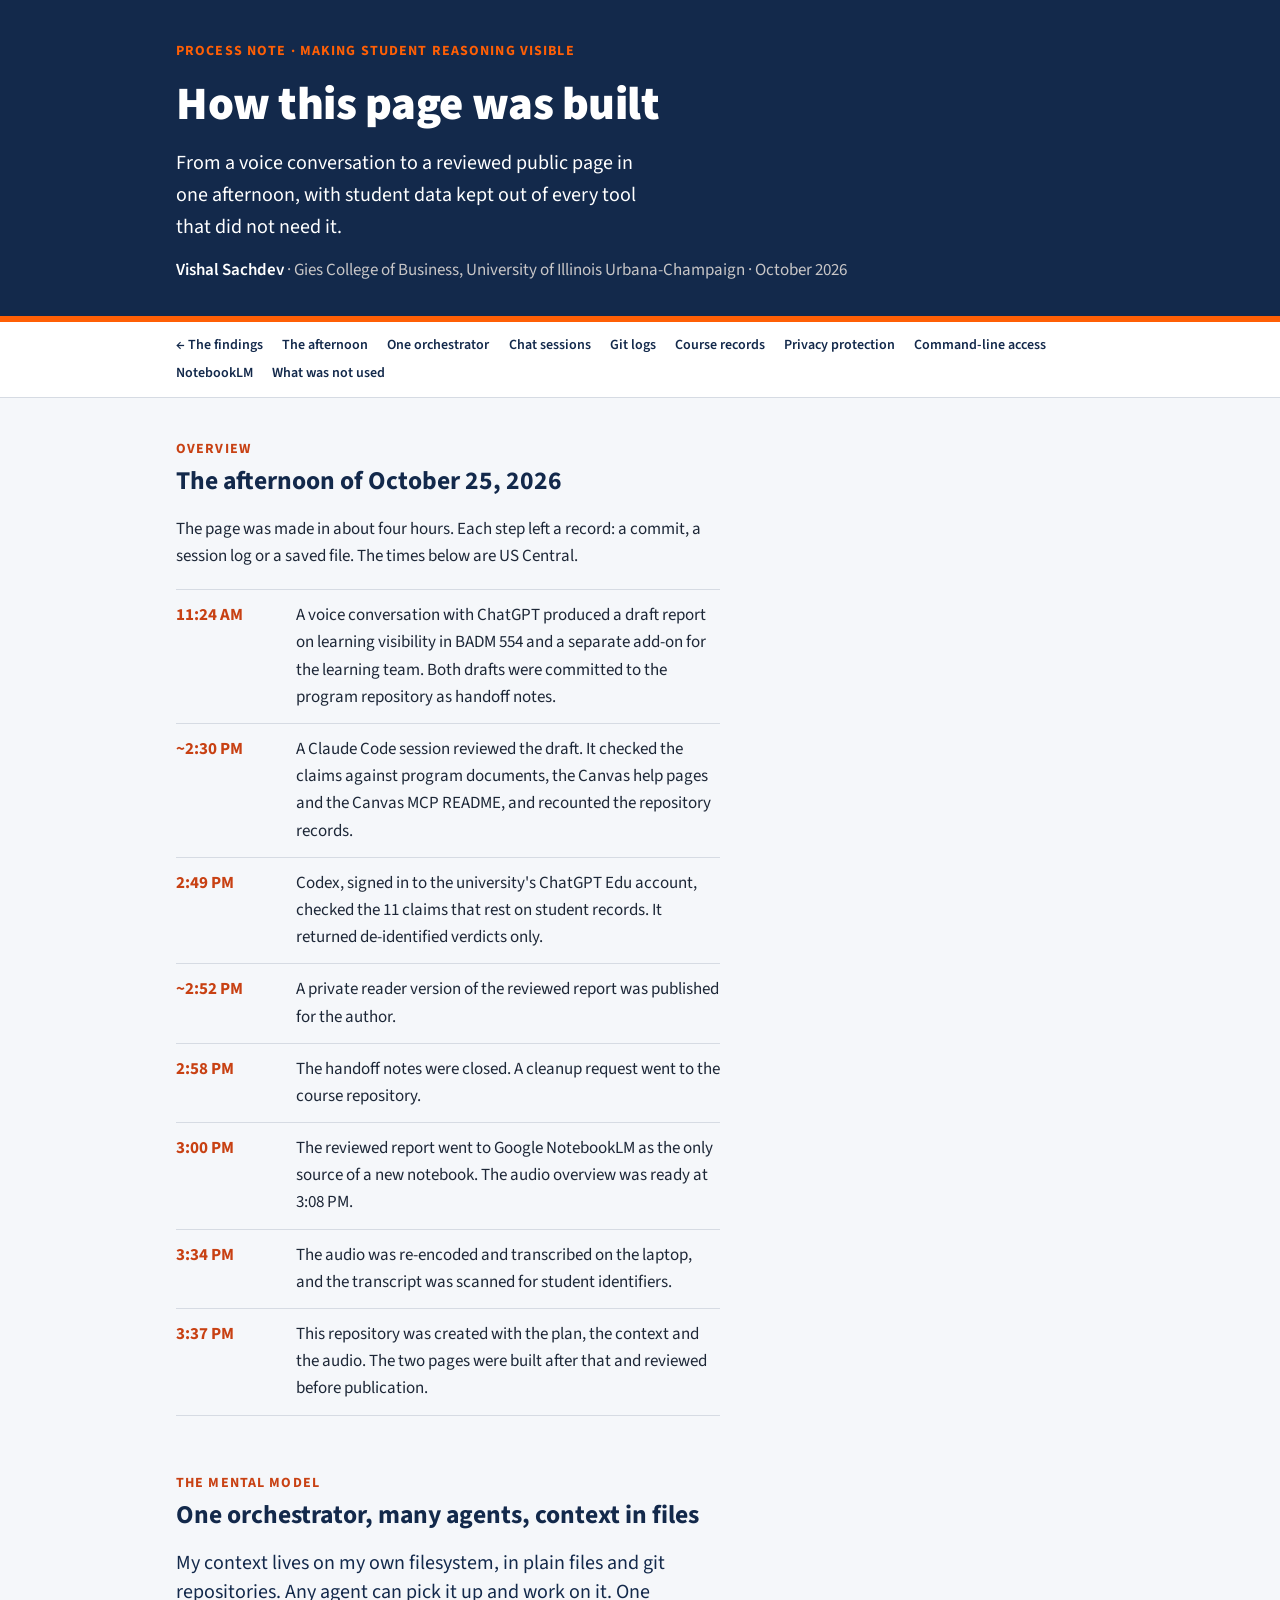
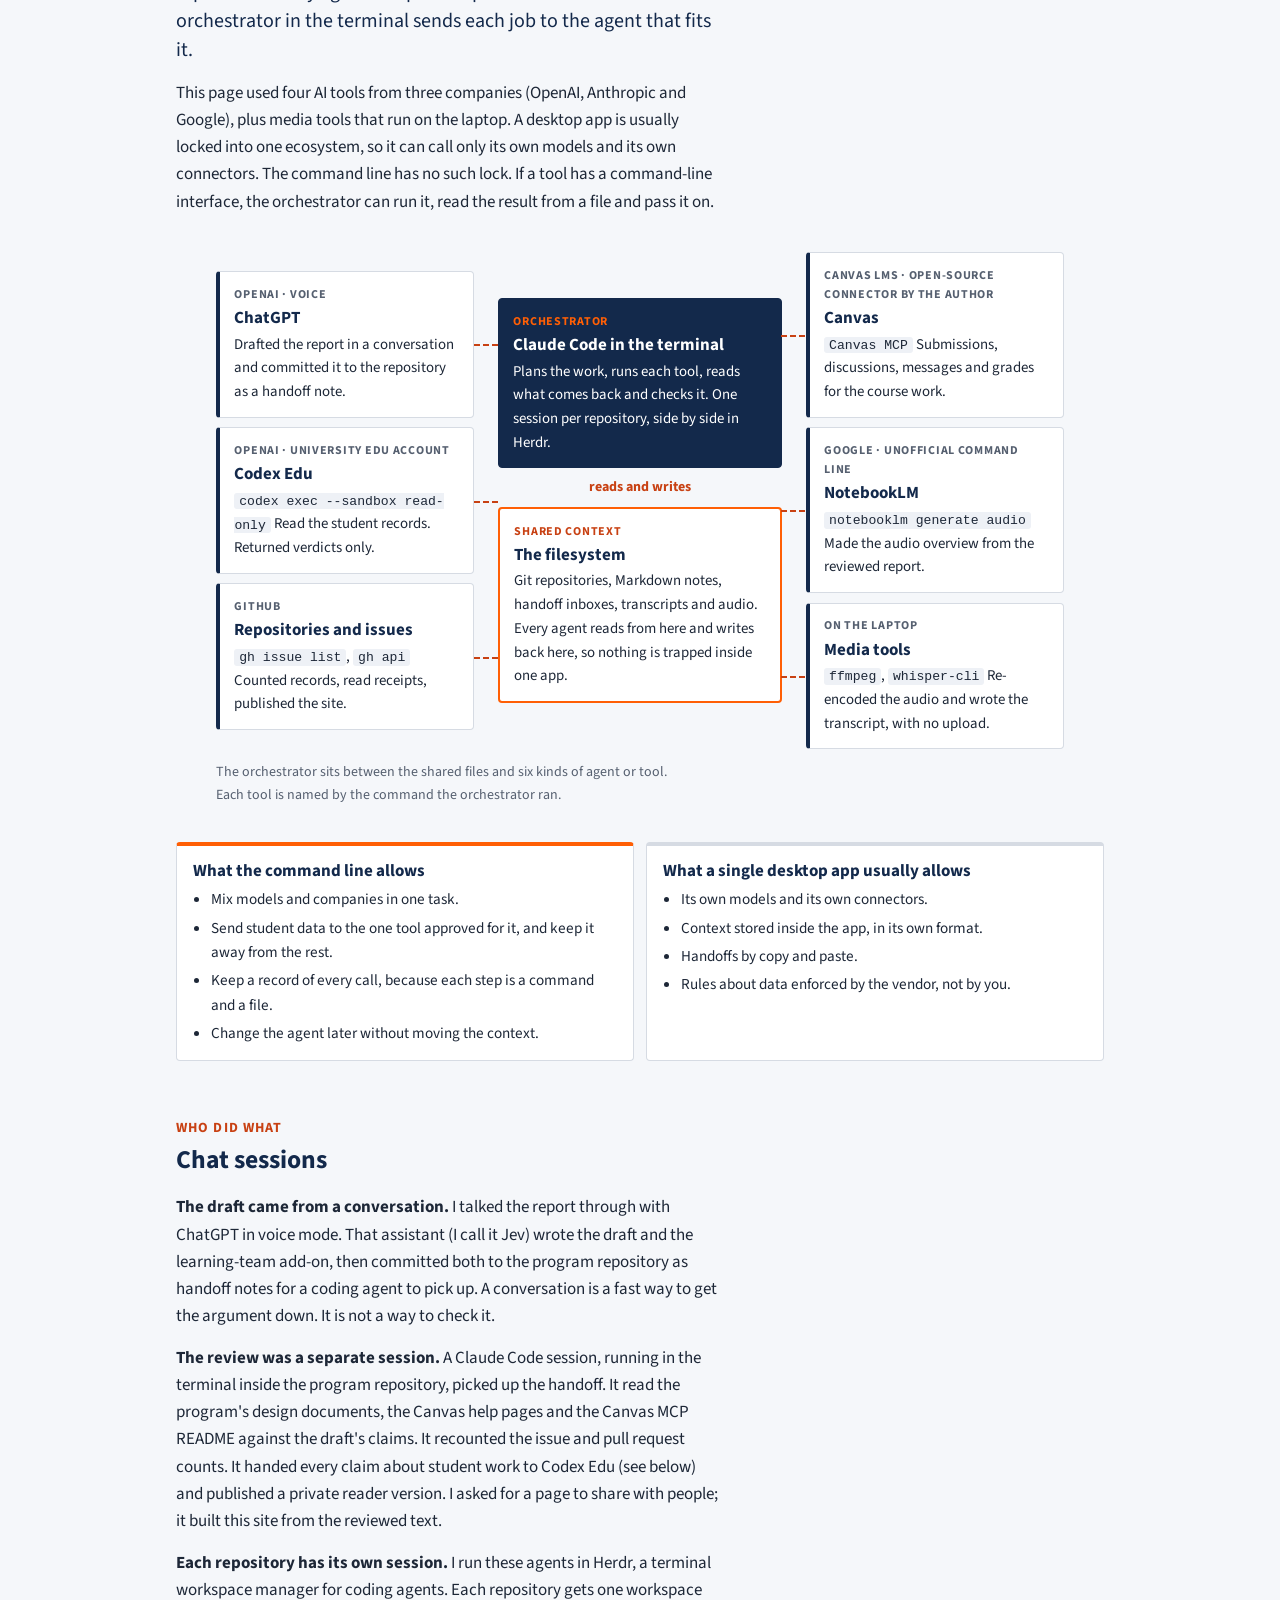
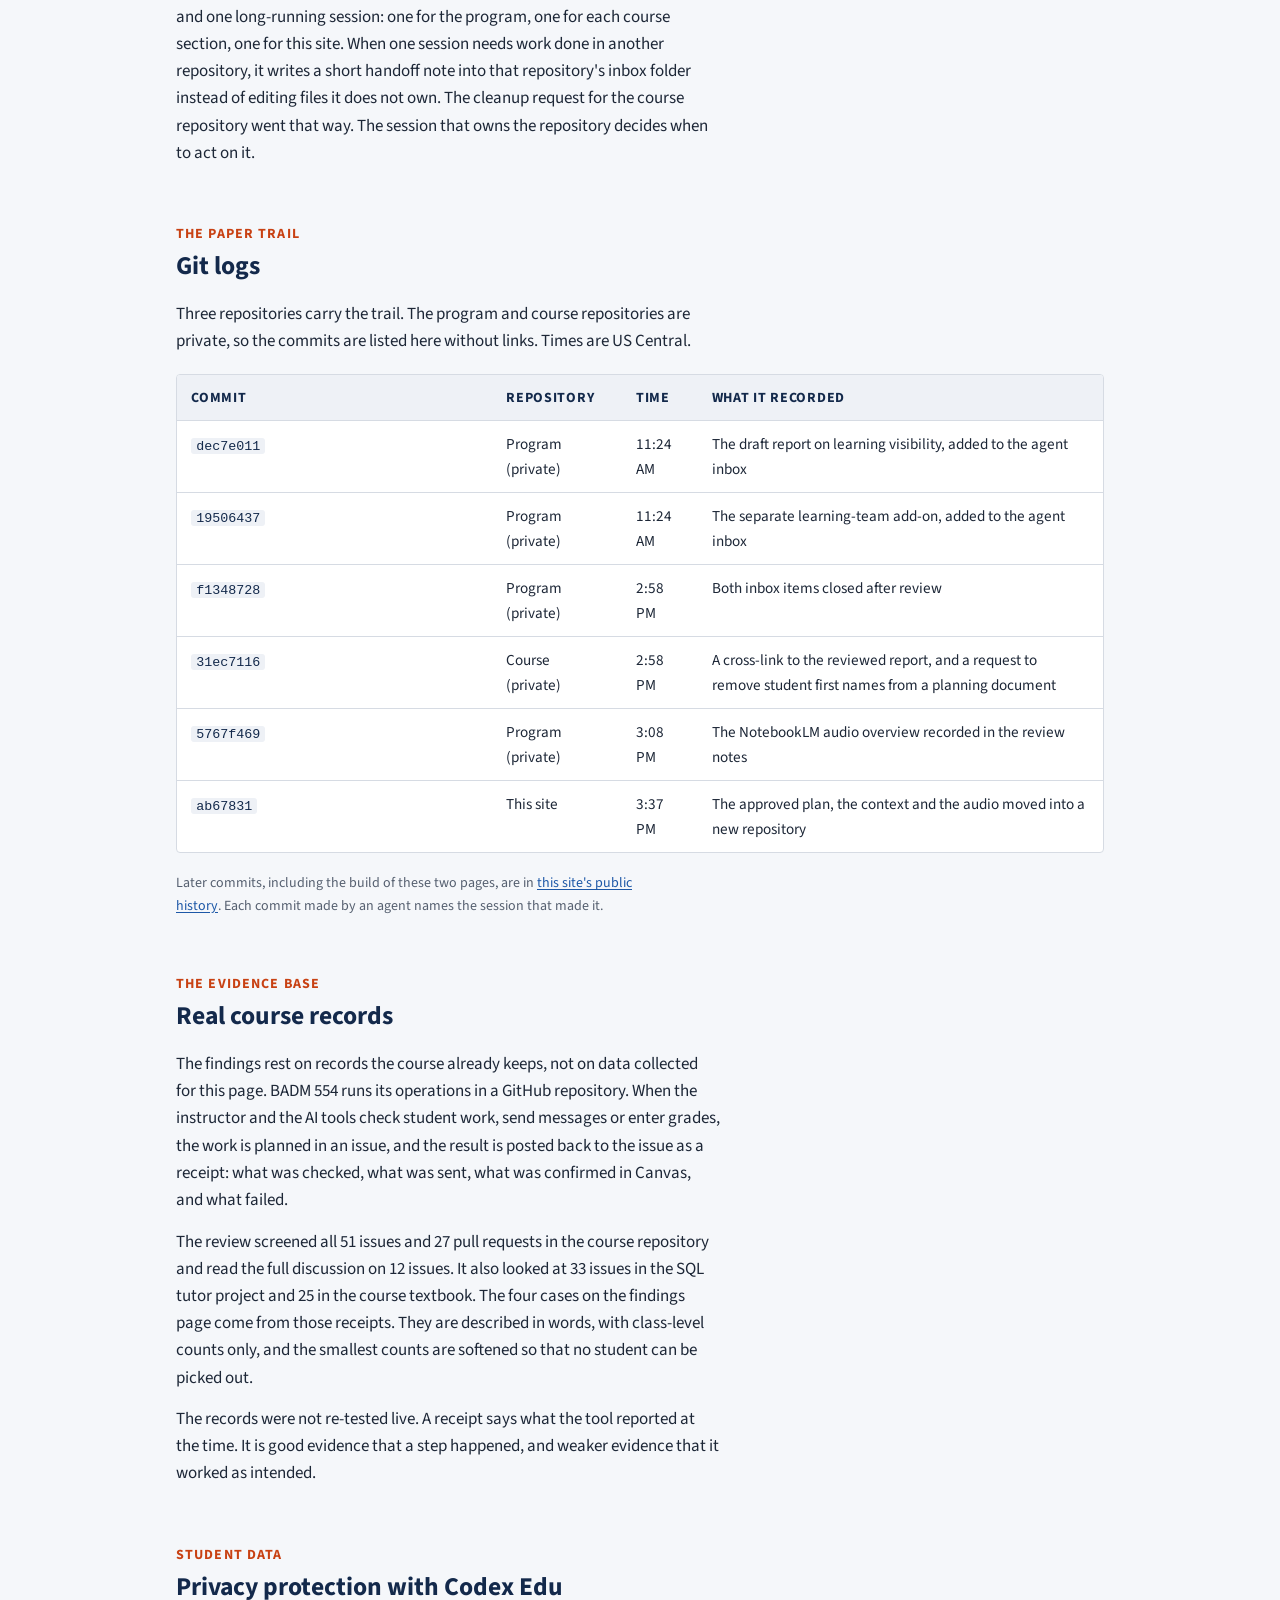
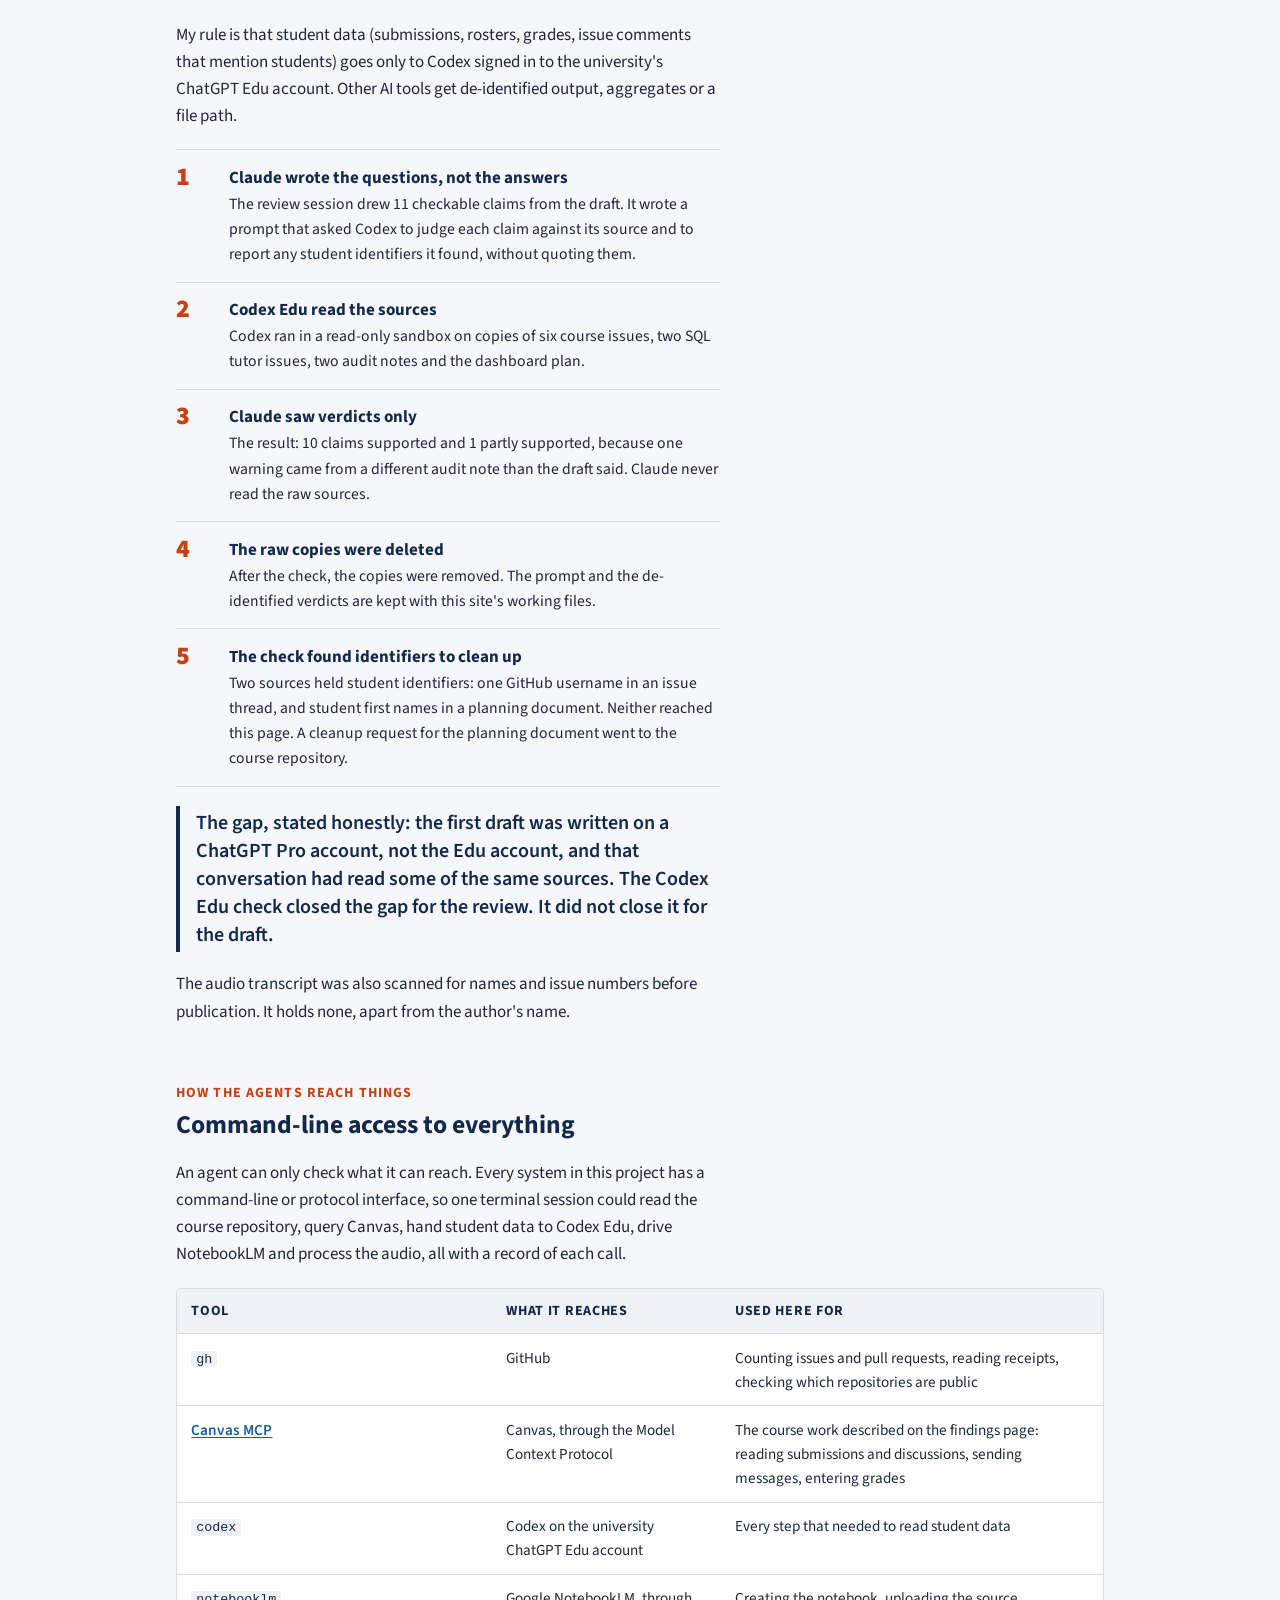
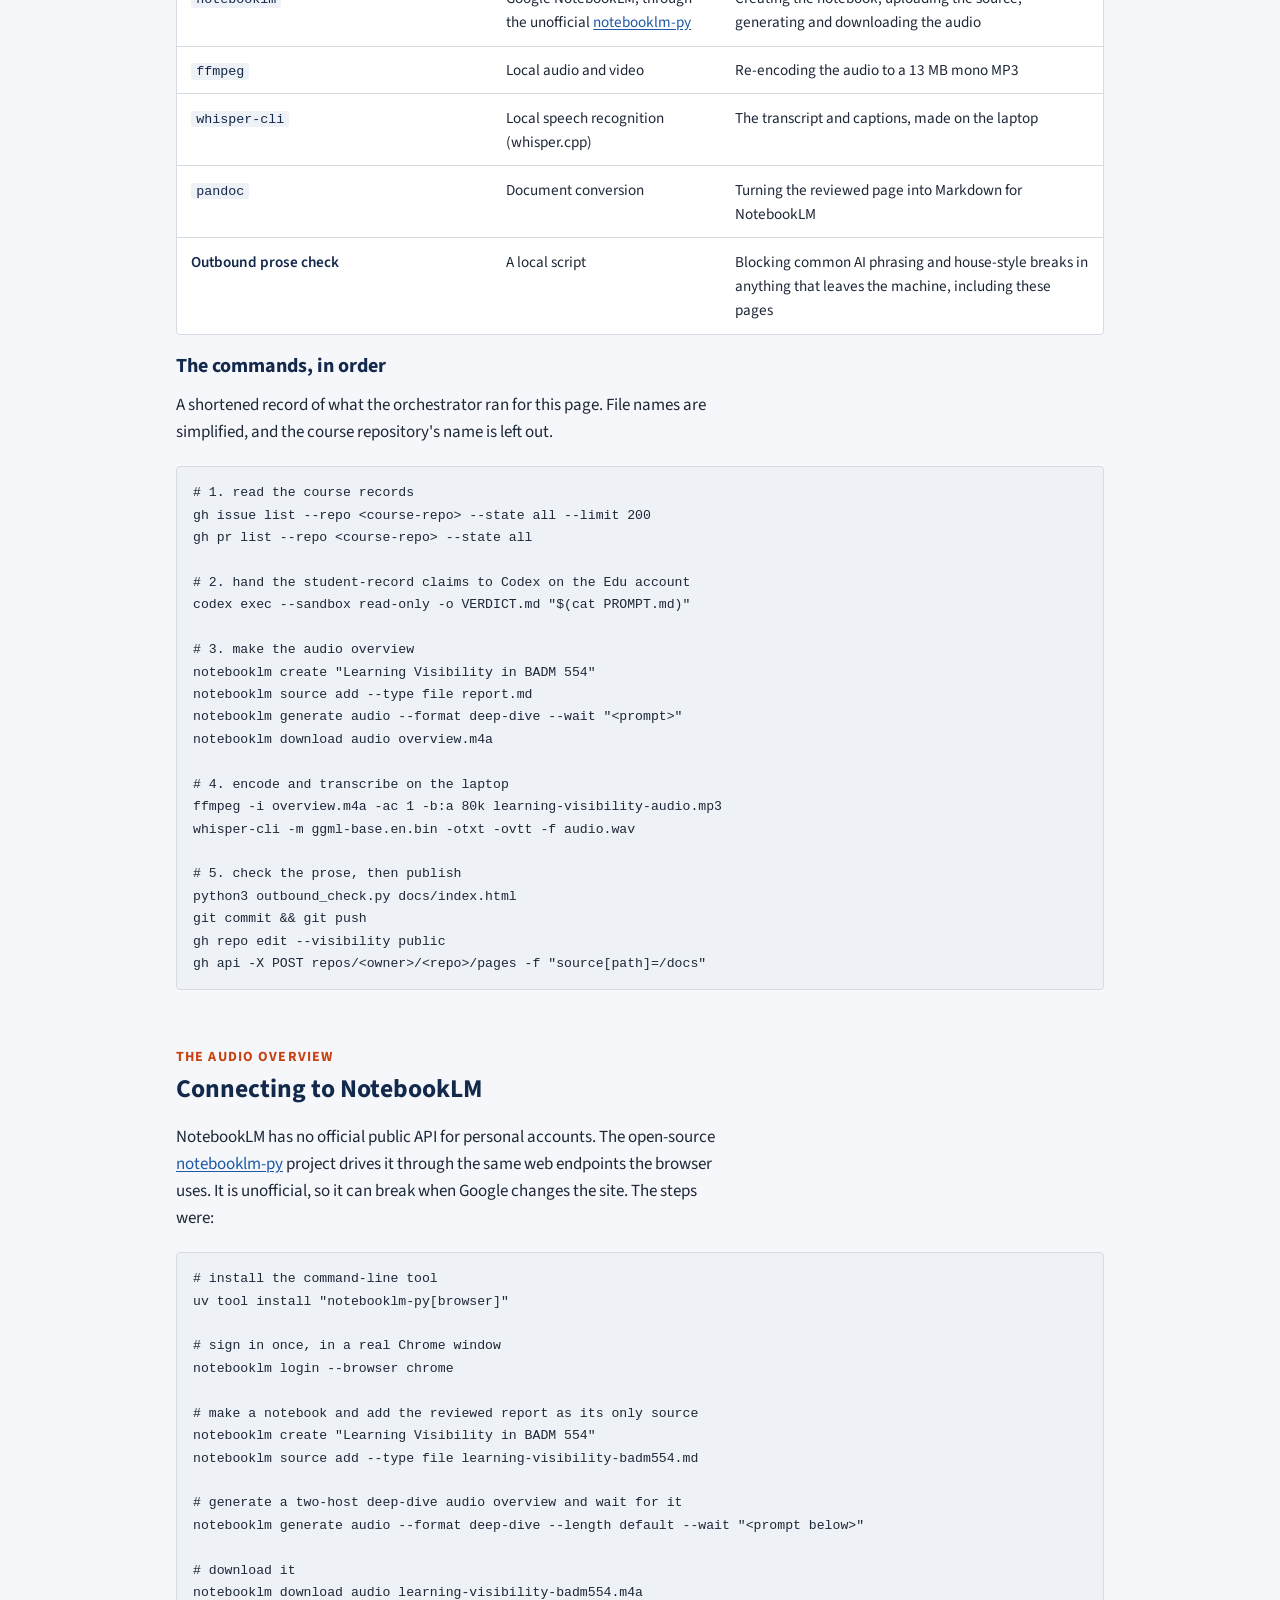
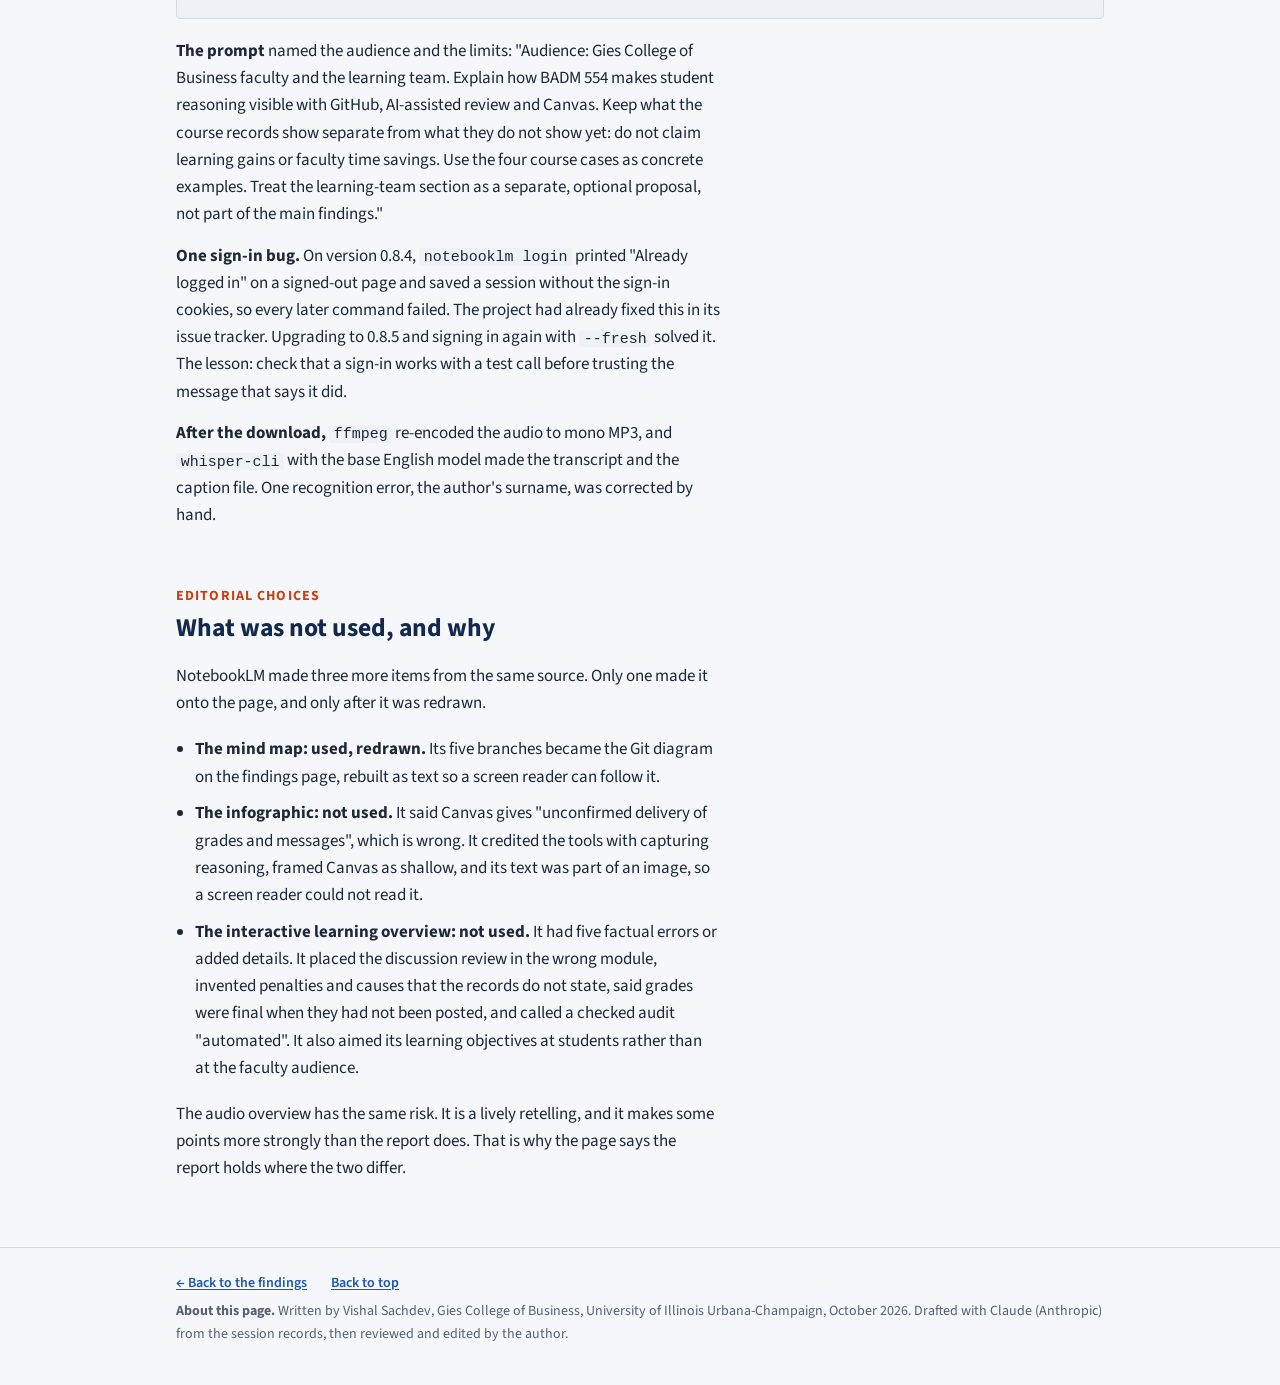
==== commit 7fb2c419: "[Claude badm554-learning-visibility] Progressive disclosure on the findings page; orchestrator visua" ====
--- a/docs/process.html
+++ b/docs/process.html
@@ -28,6 +28,7 @@
     <ul>
       <li><a href="index.html">&larr; The findings</a></li>
       <li><a href="#afternoon">The afternoon</a></li>
+      <li><a href="#orchestrator">One orchestrator</a></li>
       <li><a href="#sessions">Chat sessions</a></li>
       <li><a href="#gitlog">Git logs</a></li>
       <li><a href="#records">Course records</a></li>
@@ -60,6 +61,41 @@
         <li><time>3:34 PM</time><p>The audio was re-encoded and transcribed on the laptop, and the transcript was scanned for student identifiers.</p></li>
         <li><time>3:37 PM</time><p>This repository was created with the plan, the context and the audio. The two pages were built after that and reviewed before publication.</p></li>
       </ol>
+    </section>
+
+    <section id="orchestrator" aria-labelledby="orch-title">
+      <div class="section-head">
+        <p class="eyebrow">The mental model</p>
+        <h2 id="orch-title">One orchestrator, many agents, context in files</h2>
+      </div>
+      <div class="prose">
+        <p class="lede">My context lives on my own filesystem, in plain files and git repositories. Any agent can pick it up and work on it. One orchestrator in the terminal sends each job to the agent that fits it.</p>
+        <p>This page used four AI tools from three companies (OpenAI, Anthropic and Google), plus media tools that run on the laptop. A desktop app is usually locked into one ecosystem, so it can call only its own models and its own connectors. The command line has no such lock. If a tool has a command-line interface, the orchestrator can run it, read the result from a file and pass it on.</p>
+      </div>
+
+      <figure class="orch" aria-labelledby="orch-cap">
+        <ul class="agents left" aria-label="Agents and tools, part 1">
+          <li class="node"><span class="who">OpenAI &middot; voice</span><h3>ChatGPT</h3><p>Drafted the report in a conversation and committed it to the repository as a handoff note.</p></li>
+          <li class="node"><span class="who">OpenAI &middot; university Edu account</span><h3>Codex Edu</h3><p><code>codex exec --sandbox read-only</code> Read the student records. Returned verdicts only.</p></li>
+          <li class="node"><span class="who">GitHub</span><h3>Repositories and issues</h3><p><code>gh issue list</code>, <code>gh api</code> Counted records, read receipts, published the site.</p></li>
+        </ul>
+        <div class="core">
+          <div class="node conductor"><span class="who">Orchestrator</span><h3>Claude Code in the terminal</h3><p>Plans the work, runs each tool, reads what comes back and checks it. One session per repository, side by side in Herdr.</p></div>
+          <p class="link" aria-hidden="true">reads and writes</p>
+          <div class="node files"><span class="who">Shared context</span><h3>The filesystem</h3><p>Git repositories, Markdown notes, handoff inboxes, transcripts and audio. Every agent reads from here and writes back here, so nothing is trapped inside one app.</p></div>
+        </div>
+        <ul class="agents right" aria-label="Agents and tools, part 2">
+          <li class="node"><span class="who">Canvas LMS &middot; open-source connector by the author</span><h3>Canvas</h3><p><code>Canvas MCP</code> Submissions, discussions, messages and grades for the course work.</p></li>
+          <li class="node"><span class="who">Google &middot; unofficial command line</span><h3>NotebookLM</h3><p><code>notebooklm generate audio</code> Made the audio overview from the reviewed report.</p></li>
+          <li class="node"><span class="who">On the laptop</span><h3>Media tools</h3><p><code>ffmpeg</code>, <code>whisper-cli</code> Re-encoded the audio and wrote the transcript, with no upload.</p></li>
+        </ul>
+        <figcaption id="orch-cap" class="note" style="grid-column:1/-1;margin-top:0.75rem">The orchestrator sits between the shared files and six kinds of agent or tool. Each tool is named by the command the orchestrator ran.</figcaption>
+      </figure>
+
+      <div class="lockin">
+        <div class="yes"><h3>What the command line allows</h3><ul><li>Mix models and companies in one task.</li><li>Send student data to the one tool approved for it, and keep it away from the rest.</li><li>Keep a record of every call, because each step is a command and a file.</li><li>Change the agent later without moving the context.</li></ul></div>
+        <div class="no"><h3>What a single desktop app usually allows</h3><ul><li>Its own models and its own connectors.</li><li>Context stored inside the app, in its own format.</li><li>Handoffs by copy and paste.</li><li>Rules about data enforced by the vendor, not by you.</li></ul></div>
+      </div>
     </section>
 
     <section id="sessions" aria-labelledby="sessions-title">
@@ -154,6 +190,32 @@
           </tbody>
         </table>
       </div>
+      <div class="prose">
+        <h3>The commands, in order</h3>
+        <p>A shortened record of what the orchestrator ran for this page. File names are simplified, and the course repository's name is left out.</p>
+      </div>
+<pre><code># 1. read the course records
+gh issue list --repo &lt;course-repo&gt; --state all --limit 200
+gh pr list --repo &lt;course-repo&gt; --state all
+
+# 2. hand the student-record claims to Codex on the Edu account
+codex exec --sandbox read-only -o VERDICT.md "$(cat PROMPT.md)"
+
+# 3. make the audio overview
+notebooklm create "Learning Visibility in BADM 554"
+notebooklm source add --type file report.md
+notebooklm generate audio --format deep-dive --wait "&lt;prompt&gt;"
+notebooklm download audio overview.m4a
+
+# 4. encode and transcribe on the laptop
+ffmpeg -i overview.m4a -ac 1 -b:a 80k learning-visibility-audio.mp3
+whisper-cli -m ggml-base.en.bin -otxt -ovtt -f audio.wav
+
+# 5. check the prose, then publish
+python3 outbound_check.py docs/index.html
+git commit &amp;&amp; git push
+gh repo edit --visibility public
+gh api -X POST repos/&lt;owner&gt;/&lt;repo&gt;/pages -f "source[path]=/docs"</code></pre>
     </section>
 
     <section id="notebooklm" aria-labelledby="nlm-title">
--- a/docs/site.css
+++ b/docs/site.css
@@ -180,3 +180,57 @@
 @media (max-width: 30rem) { ol.timeline li { grid-template-columns: 1fr; gap: 0.2rem; } }
 .pagenav { display: flex; flex-wrap: wrap; gap: 0.5rem 1.5rem; font-weight: 600; }
 td code { font-weight: 400; }
+
+/* Progressive disclosure: each section is a layer with a one-line takeaway */
+.layers { display: grid; gap: 0.75rem; }
+details.layer { background: var(--surface); border: 1px solid var(--rule); border-left: 4px solid var(--ink); border-radius: 4px; padding: 0; border-top: 1px solid var(--rule); }
+details.layer > summary { list-style: none; cursor: pointer; padding: 1rem 3rem 1rem clamp(1rem, 3vw, 1.4rem); position: relative; display: grid; gap: 0.3rem; }
+details.layer > summary::-webkit-details-marker { display: none; }
+details.layer > summary::after { content: "+"; position: absolute; right: 1rem; top: 0.9rem; font-size: 1.6rem; font-weight: 700; line-height: 1; color: var(--accent); }
+details.layer[open] > summary::after { content: "\2212"; }
+details.layer > summary:hover h2 { color: var(--accent); }
+details.layer > summary:focus-visible { outline: 3px solid var(--field); outline-offset: 2px; }
+details.layer > summary .eyebrow { color: var(--accent); }
+details.layer > summary h2 { font-size: var(--step-1); }
+details.layer > summary .takeaway { color: var(--text); max-width: var(--measure); }
+details.layer > summary .more { font-size: var(--step--1); font-weight: 600; color: var(--link); }
+details.layer[open] > summary .more { display: none; }
+details.layer > .layer-body { padding: 0.2rem clamp(1rem, 3vw, 1.4rem) 1.4rem; display: grid; gap: 1.2rem; border-top: 1px solid var(--rule); padding-top: 1.2rem; }
+details.layer.addon-layer { border-left-color: var(--muted); border-style: dashed; border-left-style: solid; }
+.case details { border-top: 1px solid var(--rule); padding-top: 0.6rem; }
+.case details summary { font-size: var(--step--1); color: var(--link); }
+.case details dl { border-top: 0; padding-top: 0.6rem; }
+.lede { font-size: var(--step-1); color: var(--ink); max-width: var(--measure); line-height: 1.45; }
+.listen.compact { padding: 1rem clamp(1rem, 3vw, 1.4rem); }
+@media print { details.layer > .layer-body { display: grid !important; } }
+
+/* Orchestrator diagram (process page): HTML, not an image, so it reads in order and stacks on phones */
+.orch { display: grid; gap: 0.75rem; grid-template-columns: 1fr; }
+.orch .core { display: grid; gap: 0.5rem; }
+.orch .node { background: var(--surface); border: 1px solid var(--rule); border-radius: 4px; padding: 0.8rem 0.9rem; display: grid; gap: 0.25rem; min-width: 0; }
+.orch .node h3 { font-size: var(--step-0); }
+.orch .node p { font-size: 0.93rem; }
+.orch .node code { font-size: 0.82rem; }
+.orch .node .who { font-size: 0.75rem; font-weight: 700; letter-spacing: 0.06em; text-transform: uppercase; color: var(--muted); }
+.orch .conductor { background: var(--band); border-color: var(--band); }
+.orch .conductor h3, .orch .conductor p { color: var(--band-ink); }
+.orch .conductor .who { color: var(--field); }
+.orch .conductor code { background: rgba(255,255,255,0.12); color: var(--band-ink); }
+.orch .files { border: 2px solid var(--field); }
+.orch .files .who { color: var(--accent); }
+.orch .agents { list-style: none; margin: 0; padding: 0; display: grid; gap: 0.6rem; }
+.orch .agents .node { border-left: 4px solid var(--ink); }
+.orch .link { text-align: center; color: var(--accent); font-weight: 700; font-size: var(--step--1); }
+@media (min-width: 52rem) {
+  .orch { grid-template-columns: 1fr 1.1fr 1fr; align-items: center; gap: 0 1.5rem; }
+  .orch .agents .node { position: relative; }
+  .orch .agents.left .node::after, .orch .agents.right .node::before { content: ""; position: absolute; top: 50%; width: 1.5rem; border-top: 2px dashed var(--accent); }
+  .orch .agents.left .node::after { right: calc(-1.5rem - 1px); }
+  .orch .agents.right .node::before { left: calc(-1.5rem - 5px); }
+}
+.lockin { display: grid; grid-template-columns: repeat(auto-fit, minmax(min(100%, 17rem), 1fr)); gap: 0.75rem; }
+.lockin > div { background: var(--surface); border: 1px solid var(--rule); border-radius: 4px; padding: 0.9rem 1rem; display: grid; gap: 0.4rem; align-content: start; }
+.lockin > div.yes { border-top: 4px solid var(--field); }
+.lockin > div.no { border-top: 4px solid var(--rule); }
+.lockin h3 { font-size: var(--step-0); }
+.lockin ul { margin: 0; padding-left: 1.1rem; display: grid; gap: 0.25rem; font-size: 0.95rem; }
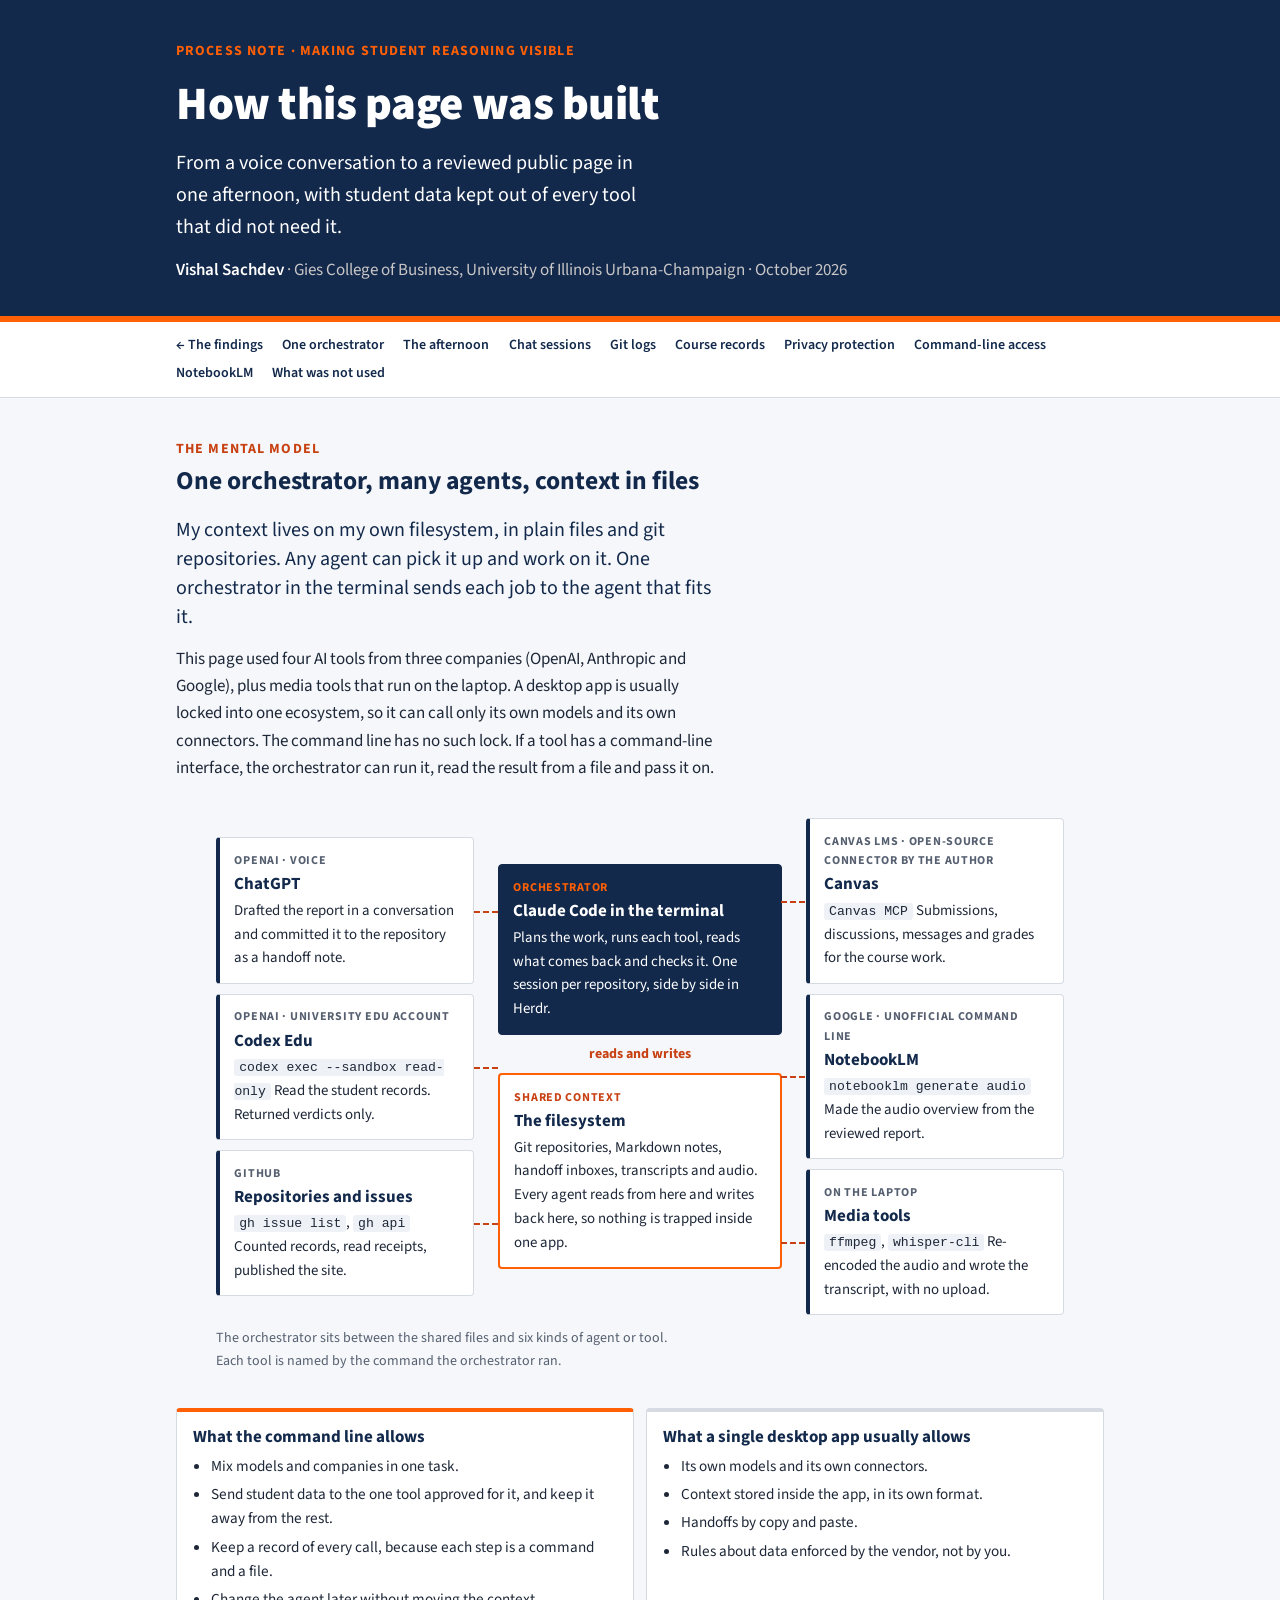
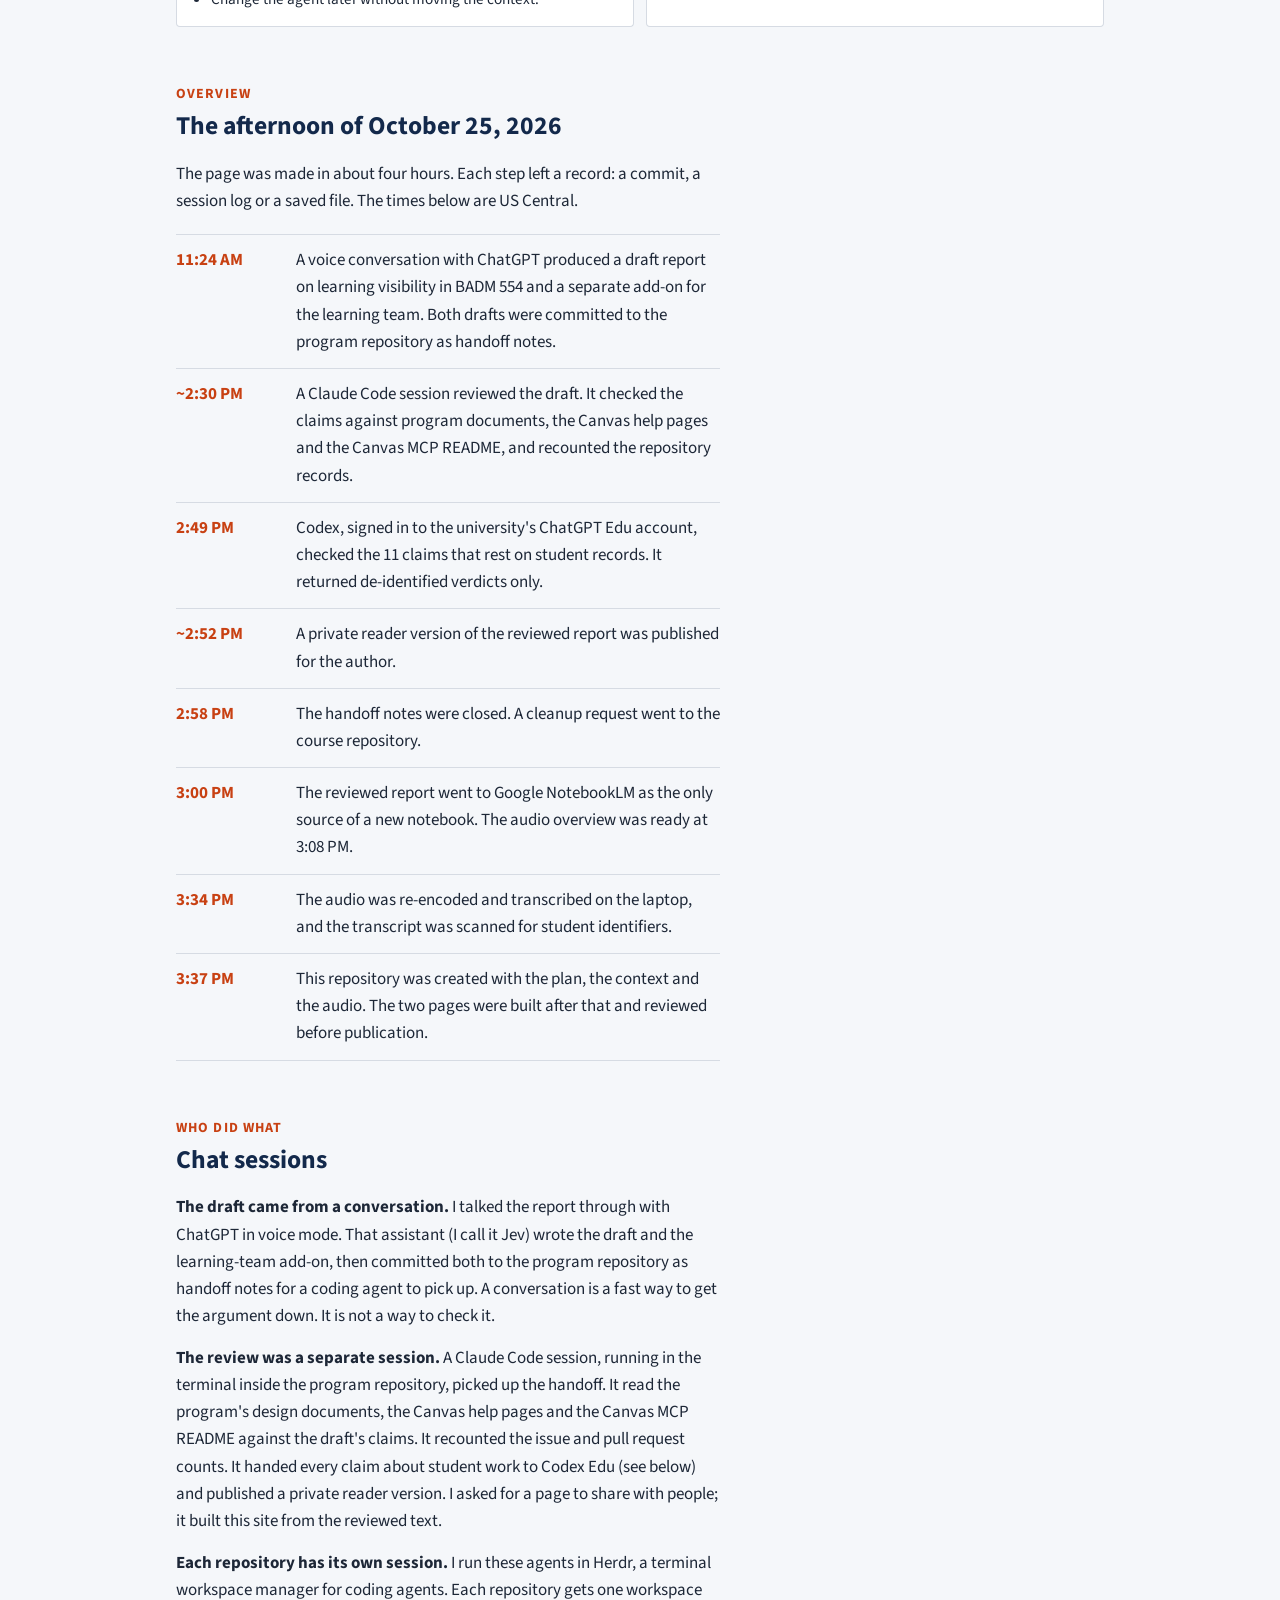
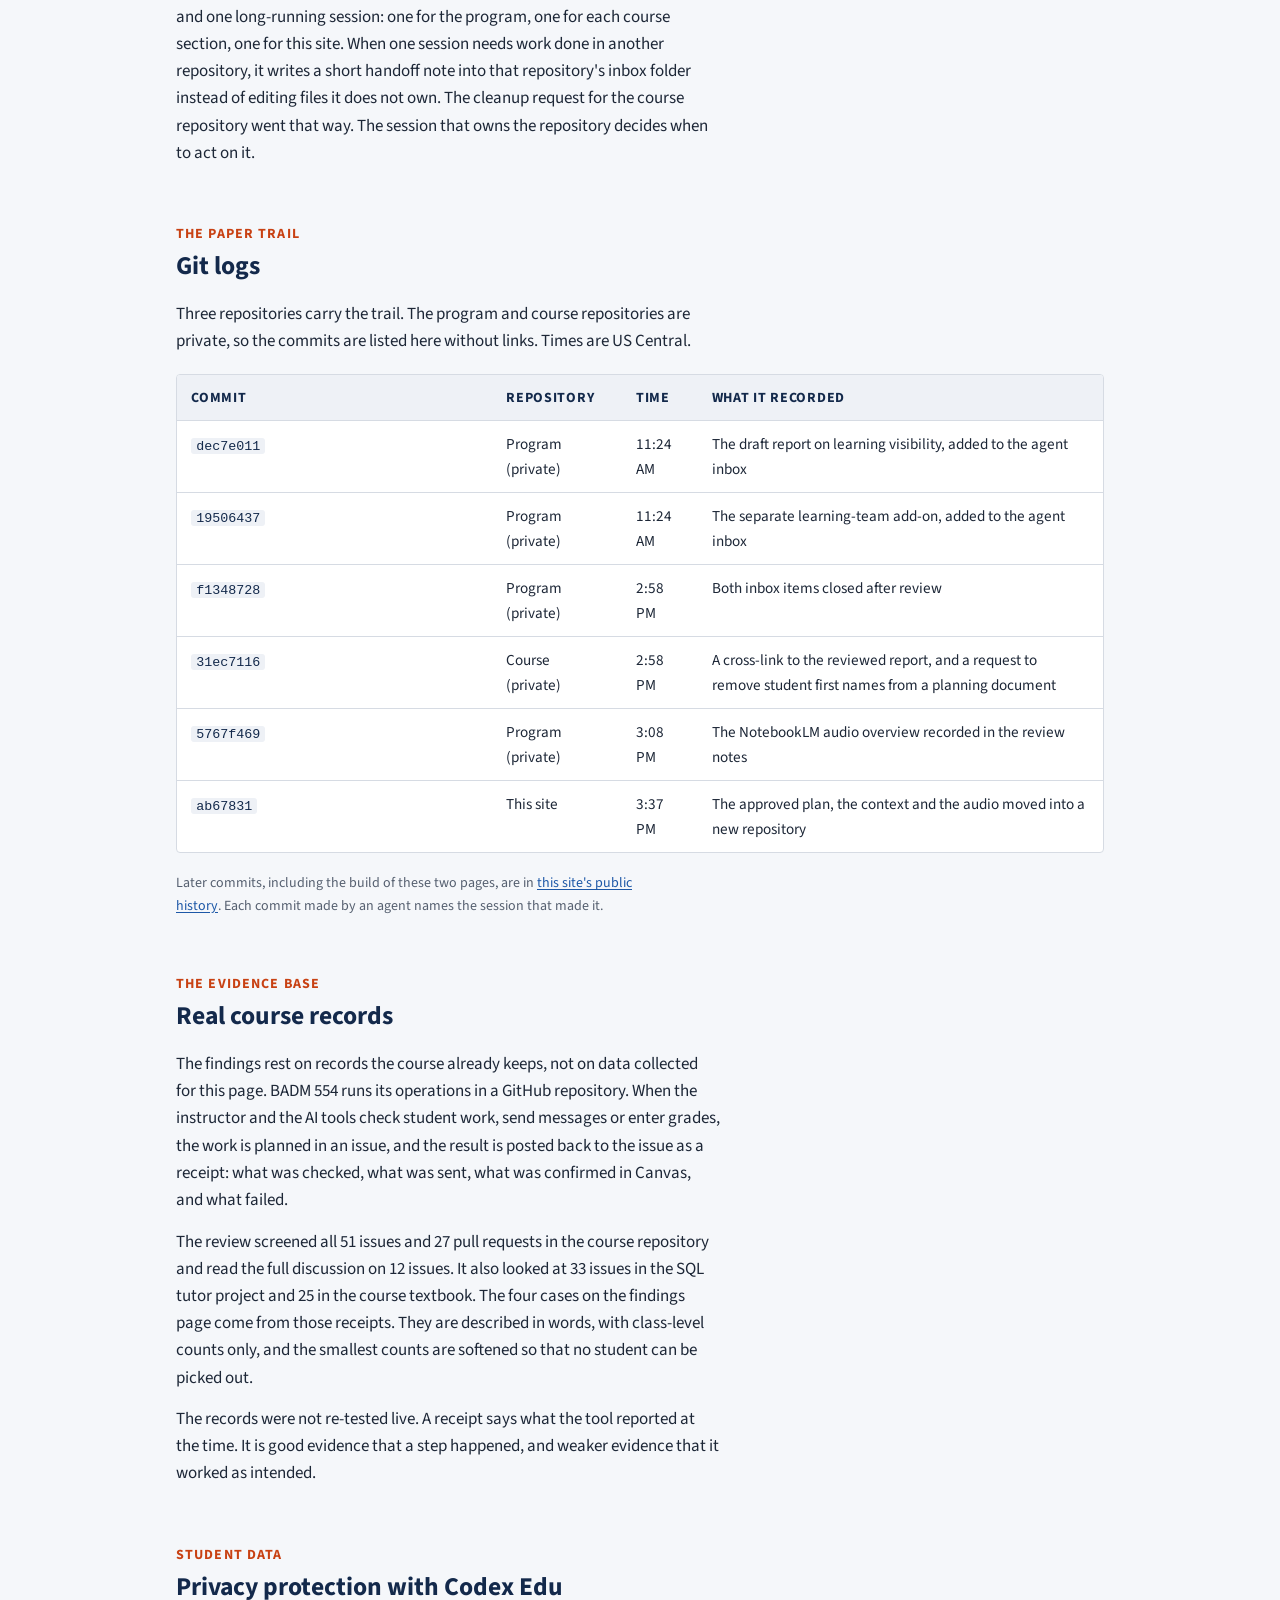
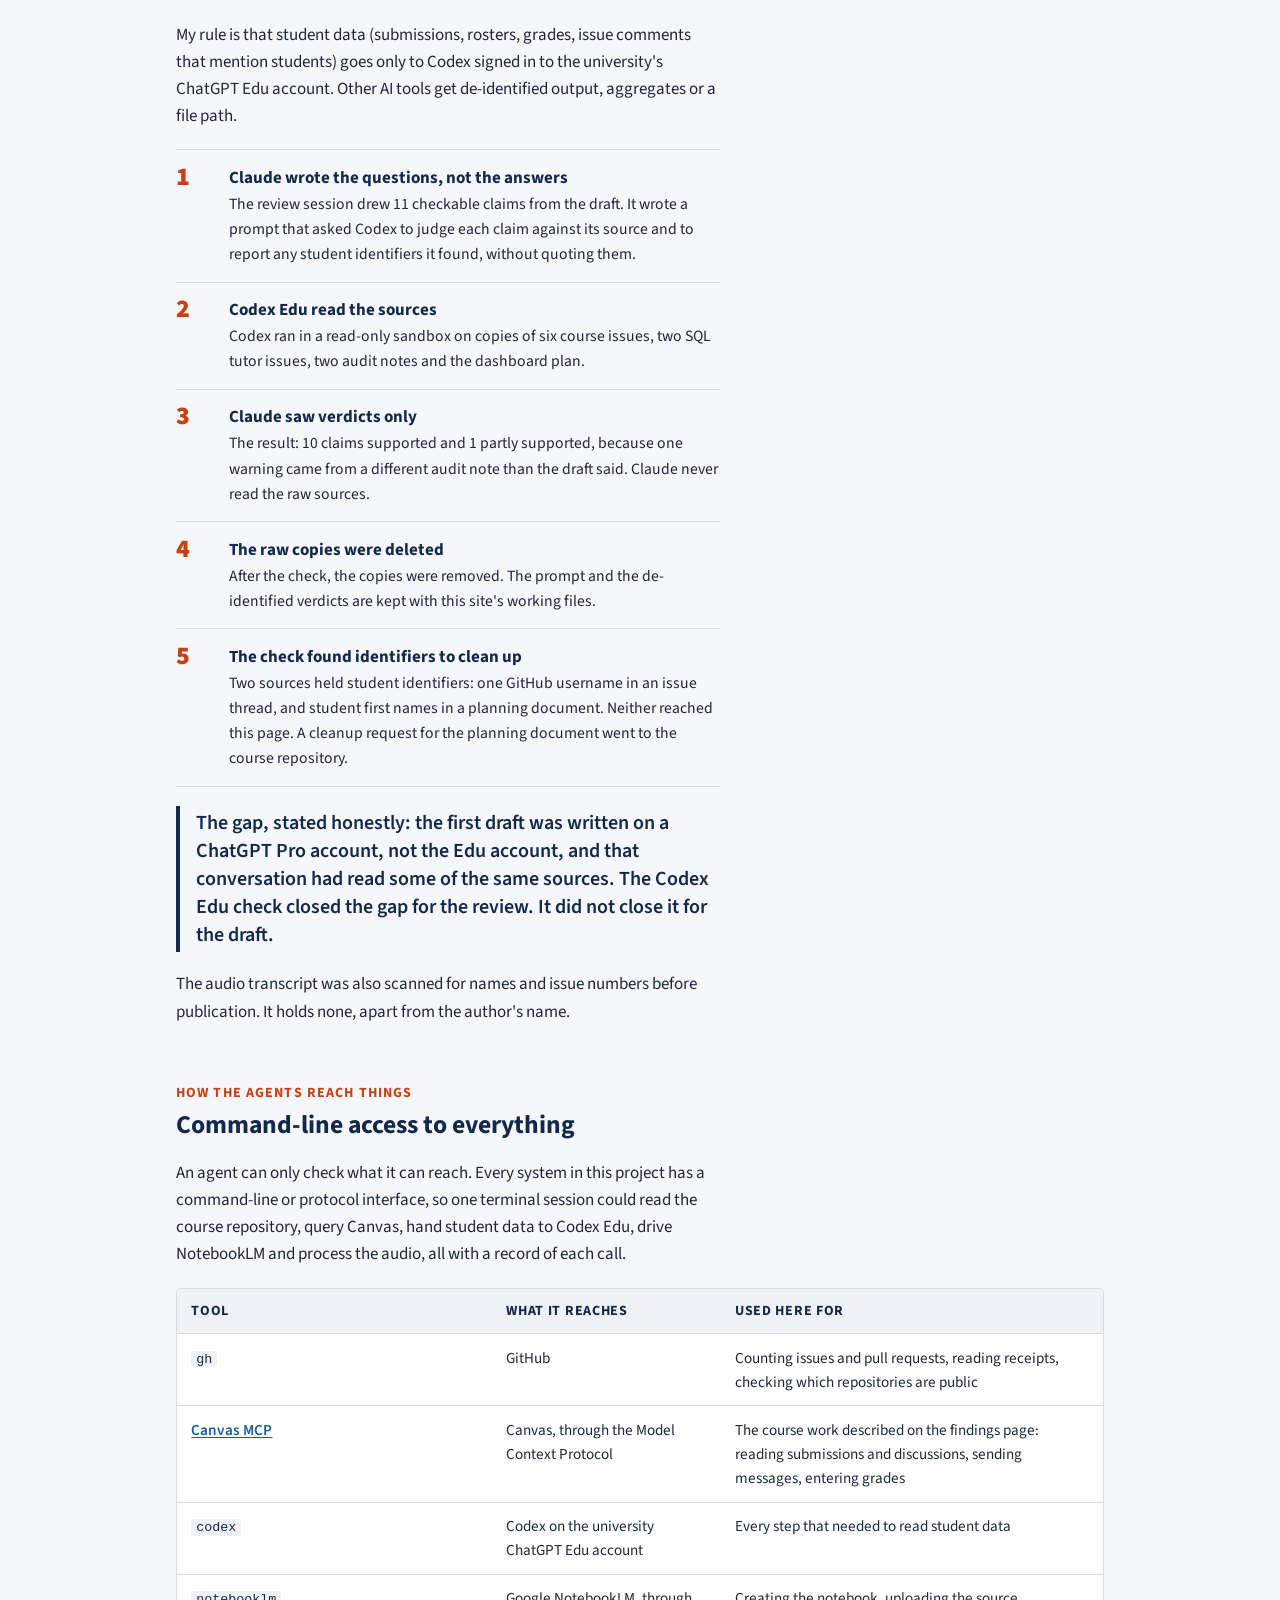
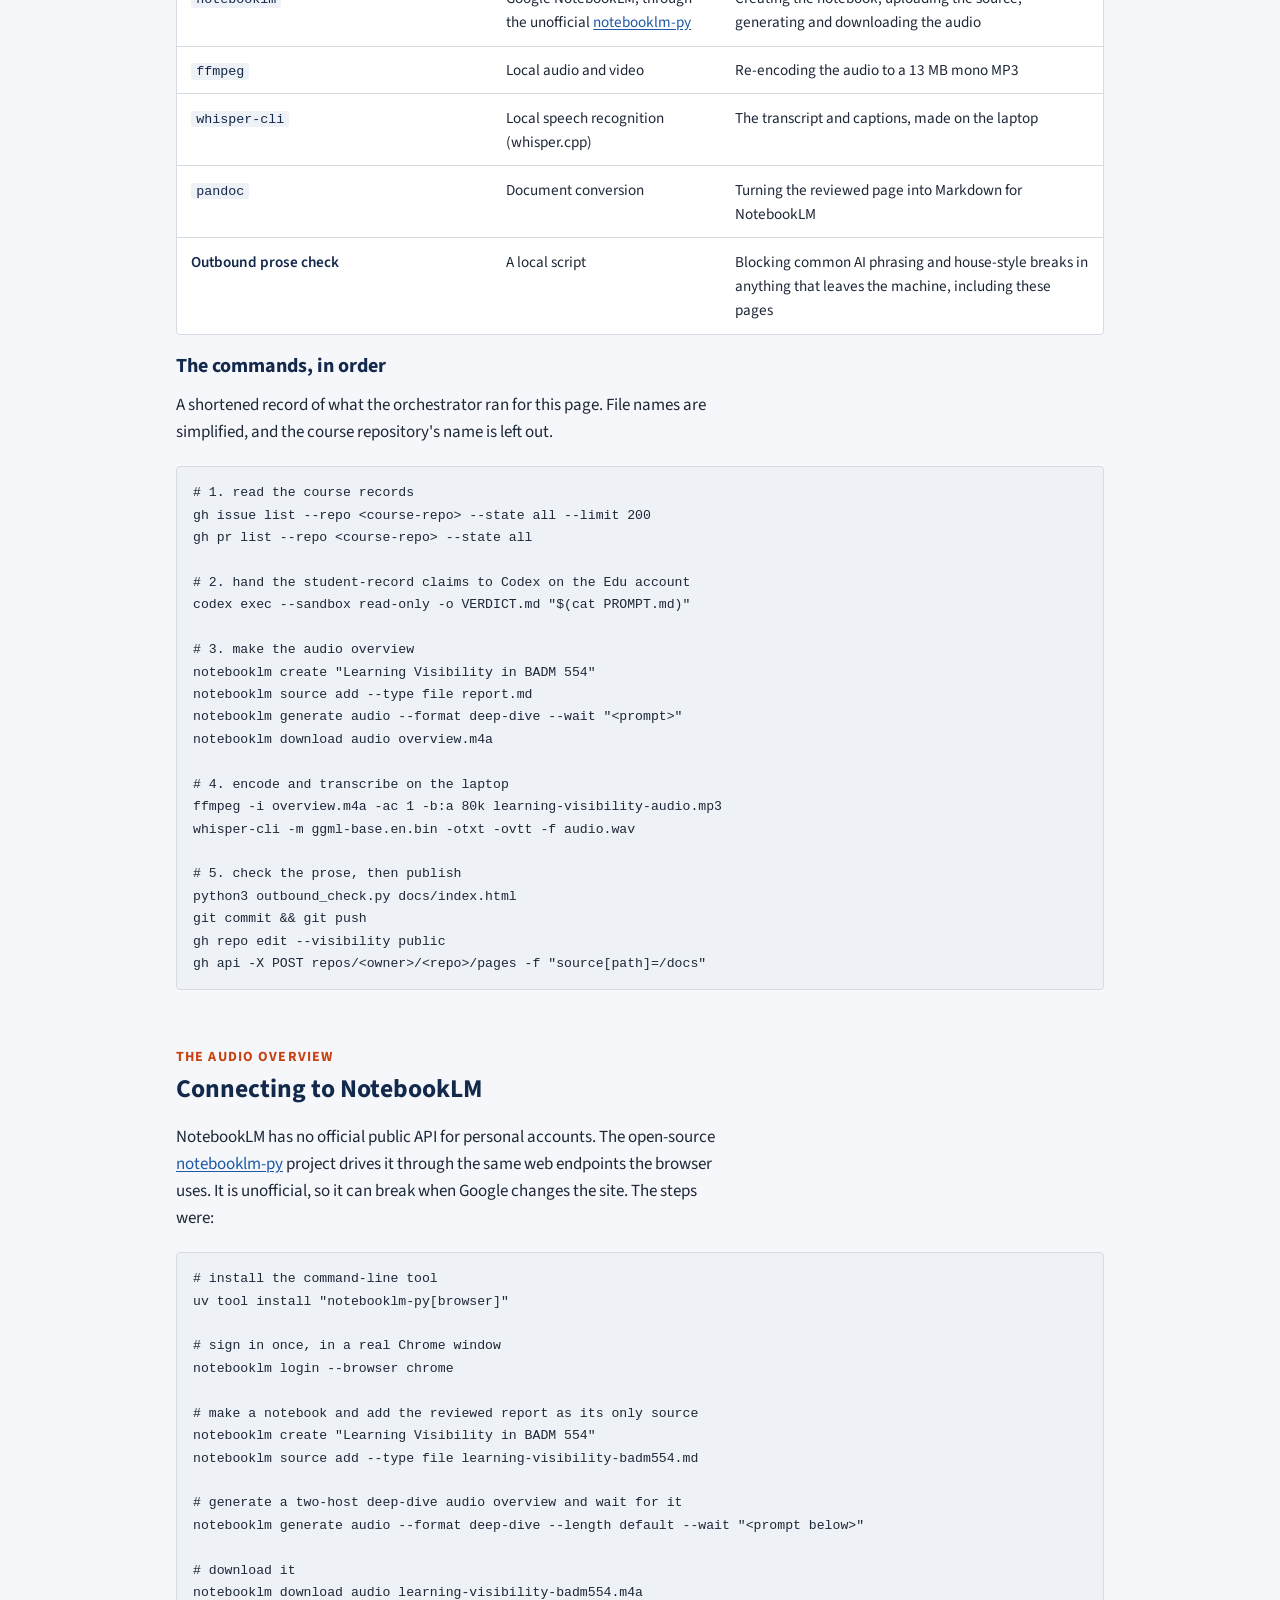
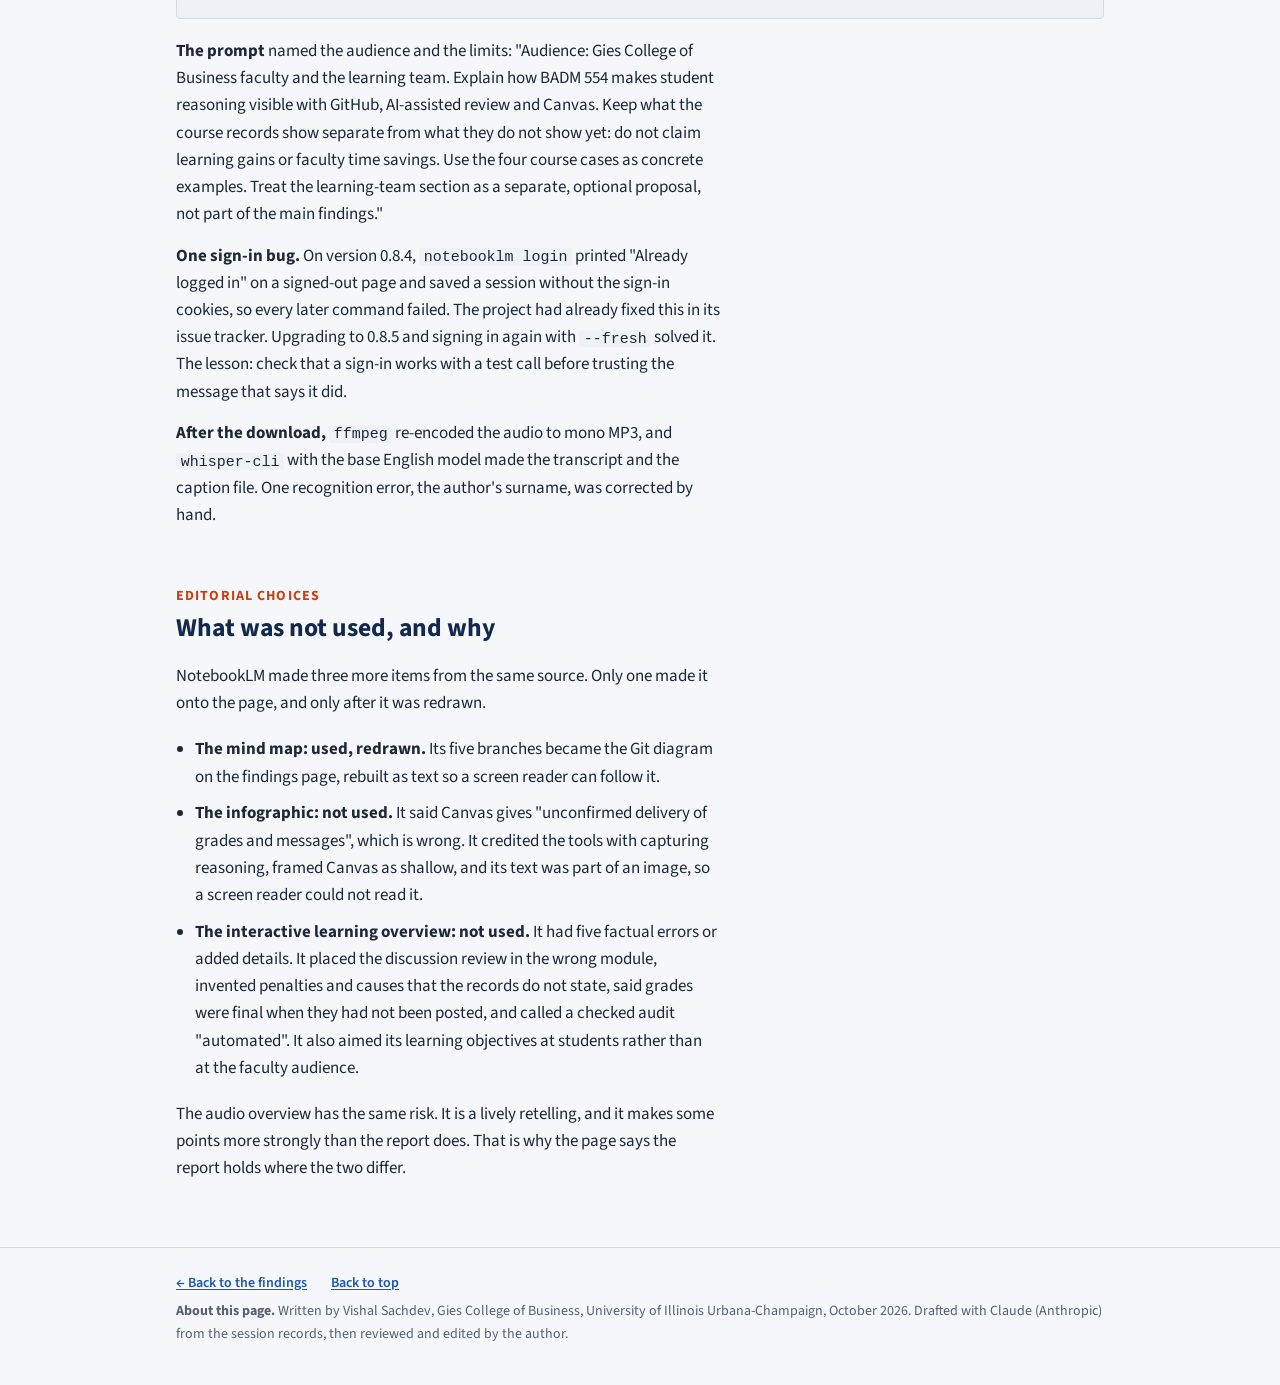
==== commit 334f7e7c: "[Claude badm554-learning-visibility] Process page: orchestrator diagram first Co-Authored-By: Claude" ====
--- a/docs/process.html
+++ b/docs/process.html
@@ -27,8 +27,8 @@
   <div class="wrap">
     <ul>
       <li><a href="index.html">&larr; The findings</a></li>
+      <li><a href="#orchestrator">One orchestrator</a></li>
       <li><a href="#afternoon">The afternoon</a></li>
-      <li><a href="#orchestrator">One orchestrator</a></li>
       <li><a href="#sessions">Chat sessions</a></li>
       <li><a href="#gitlog">Git logs</a></li>
       <li><a href="#records">Course records</a></li>
@@ -42,26 +42,6 @@
 
 <main id="main">
   <div class="wrap">
-
-    <section id="afternoon" aria-labelledby="afternoon-title">
-      <div class="section-head">
-        <p class="eyebrow">Overview</p>
-        <h2 id="afternoon-title">The afternoon of October 25, 2026</h2>
-      </div>
-      <div class="prose">
-        <p>The page was made in about four hours. Each step left a record: a commit, a session log or a saved file. The times below are US Central.</p>
-      </div>
-      <ol class="timeline">
-        <li><time>11:24 AM</time><p>A voice conversation with ChatGPT produced a draft report on learning visibility in BADM 554 and a separate add-on for the learning team. Both drafts were committed to the program repository as handoff notes.</p></li>
-        <li><time>~2:30 PM</time><p>A Claude Code session reviewed the draft. It checked the claims against program documents, the Canvas help pages and the Canvas MCP README, and recounted the repository records.</p></li>
-        <li><time>2:49 PM</time><p>Codex, signed in to the university's ChatGPT Edu account, checked the 11 claims that rest on student records. It returned de-identified verdicts only.</p></li>
-        <li><time>~2:52 PM</time><p>A private reader version of the reviewed report was published for the author.</p></li>
-        <li><time>2:58 PM</time><p>The handoff notes were closed. A cleanup request went to the course repository.</p></li>
-        <li><time>3:00 PM</time><p>The reviewed report went to Google NotebookLM as the only source of a new notebook. The audio overview was ready at 3:08 PM.</p></li>
-        <li><time>3:34 PM</time><p>The audio was re-encoded and transcribed on the laptop, and the transcript was scanned for student identifiers.</p></li>
-        <li><time>3:37 PM</time><p>This repository was created with the plan, the context and the audio. The two pages were built after that and reviewed before publication.</p></li>
-      </ol>
-    </section>
 
     <section id="orchestrator" aria-labelledby="orch-title">
       <div class="section-head">
@@ -98,6 +78,26 @@
       </div>
     </section>
 
+    <section id="afternoon" aria-labelledby="afternoon-title">
+      <div class="section-head">
+        <p class="eyebrow">Overview</p>
+        <h2 id="afternoon-title">The afternoon of October 25, 2026</h2>
+      </div>
+      <div class="prose">
+        <p>The page was made in about four hours. Each step left a record: a commit, a session log or a saved file. The times below are US Central.</p>
+      </div>
+      <ol class="timeline">
+        <li><time>11:24 AM</time><p>A voice conversation with ChatGPT produced a draft report on learning visibility in BADM 554 and a separate add-on for the learning team. Both drafts were committed to the program repository as handoff notes.</p></li>
+        <li><time>~2:30 PM</time><p>A Claude Code session reviewed the draft. It checked the claims against program documents, the Canvas help pages and the Canvas MCP README, and recounted the repository records.</p></li>
+        <li><time>2:49 PM</time><p>Codex, signed in to the university's ChatGPT Edu account, checked the 11 claims that rest on student records. It returned de-identified verdicts only.</p></li>
+        <li><time>~2:52 PM</time><p>A private reader version of the reviewed report was published for the author.</p></li>
+        <li><time>2:58 PM</time><p>The handoff notes were closed. A cleanup request went to the course repository.</p></li>
+        <li><time>3:00 PM</time><p>The reviewed report went to Google NotebookLM as the only source of a new notebook. The audio overview was ready at 3:08 PM.</p></li>
+        <li><time>3:34 PM</time><p>The audio was re-encoded and transcribed on the laptop, and the transcript was scanned for student identifiers.</p></li>
+        <li><time>3:37 PM</time><p>This repository was created with the plan, the context and the audio. The two pages were built after that and reviewed before publication.</p></li>
+      </ol>
+    </section>
+
     <section id="sessions" aria-labelledby="sessions-title">
       <div class="section-head">
         <p class="eyebrow">Who did what</p>
